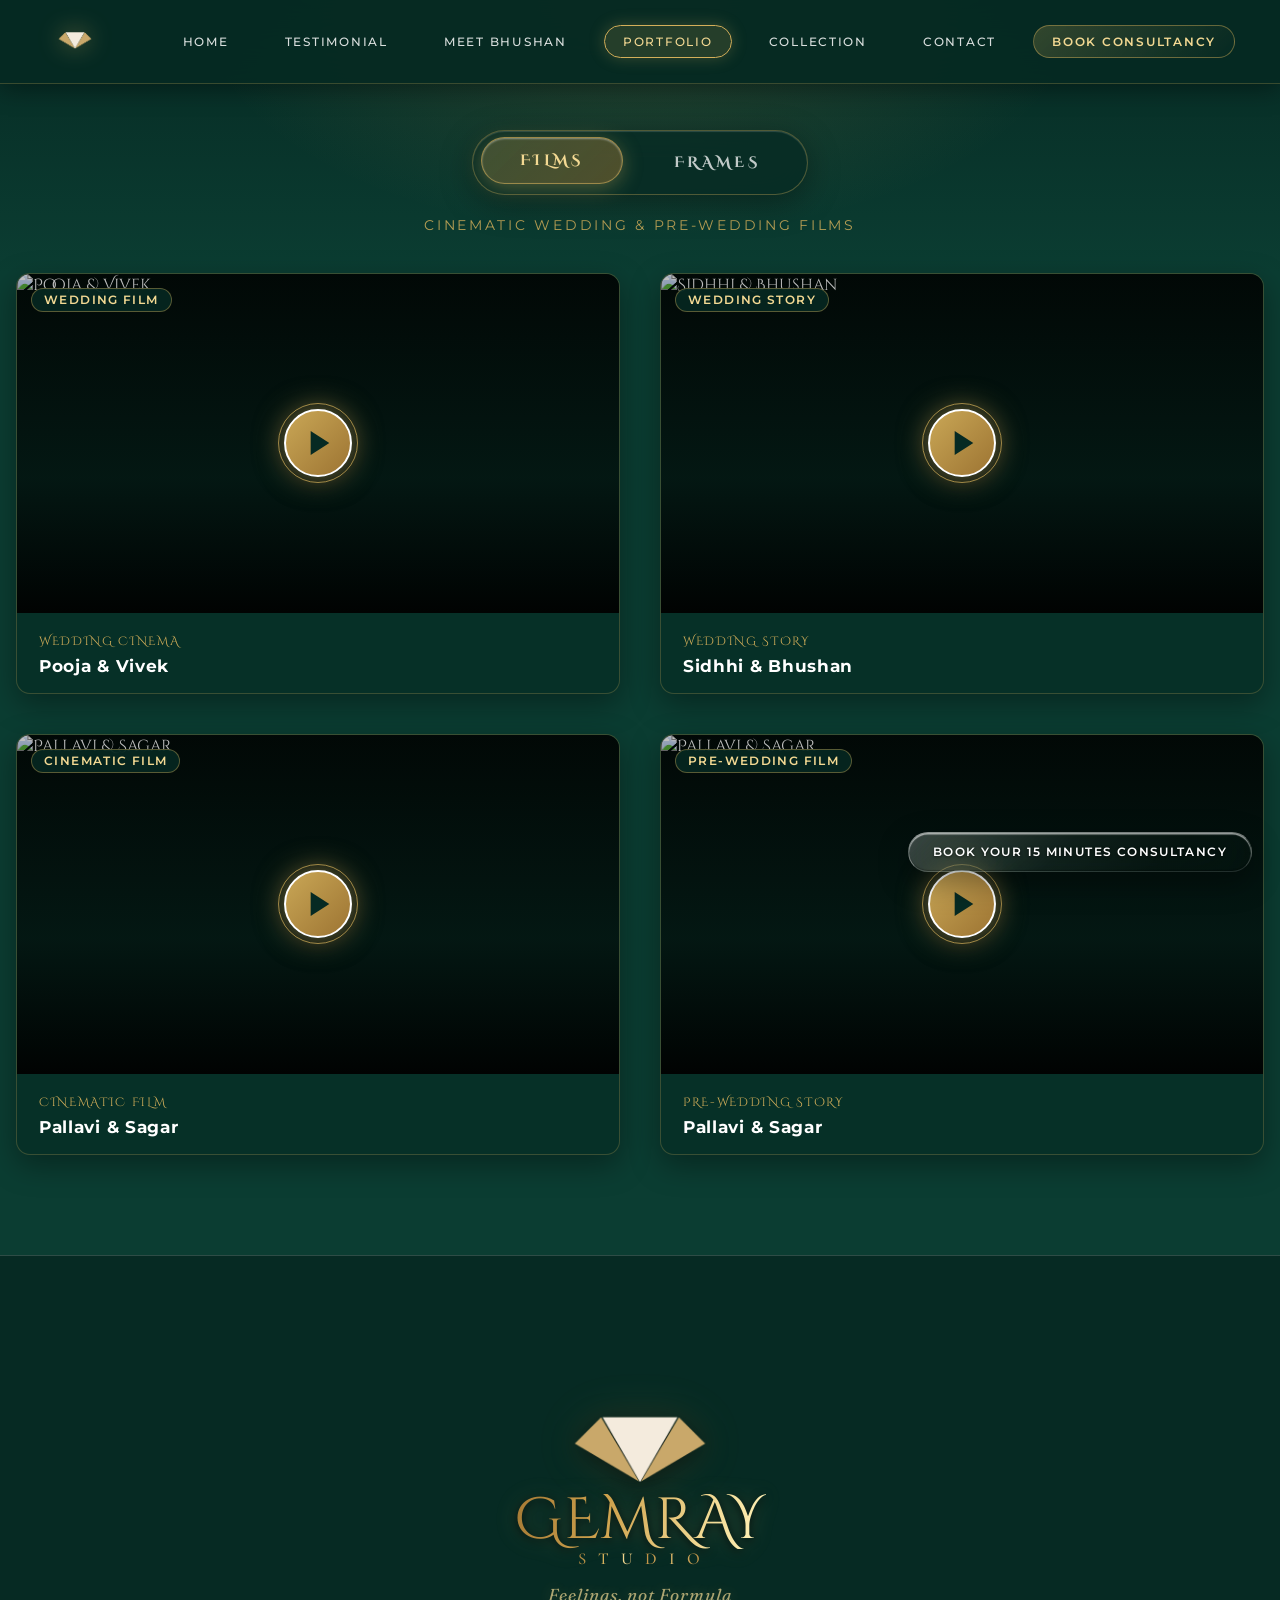
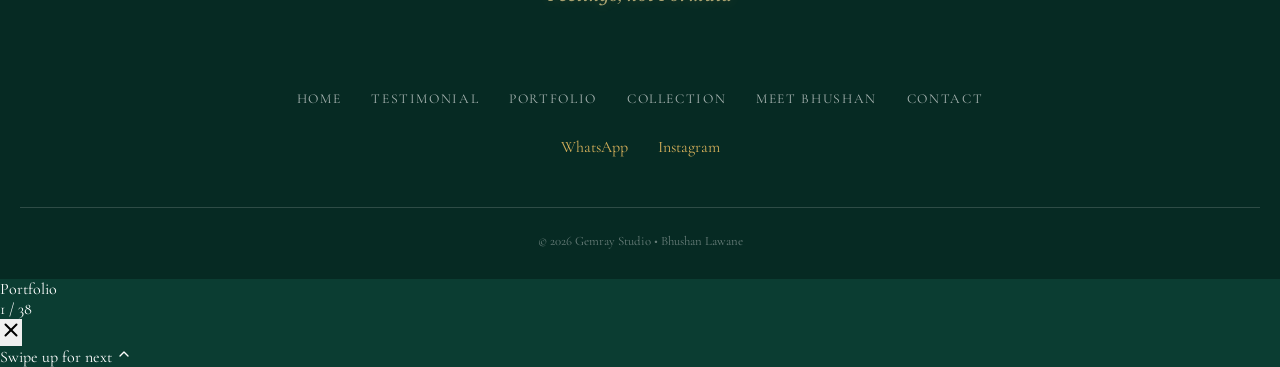
==== portfolio.html @ fb8daa16 "Update film title typography and couple name Co-authored-by: Copilot <223556219+Copilot@users.norepl" ====
<!DOCTYPE html>
<html lang="en">

<head>
    <meta charset="UTF-8">
    <meta name="viewport" content="width=device-width, initial-scale=1.0, viewport-fit=cover">
    <title>Wedding & Pre-Wedding Photography Portfolio | Gemray Studio</title>
    <meta name="description" content="Explore Gemray Studio's portfolio of luxury wedding photography, candid pre-wedding portraits, and cinematic wedding films by Bhushan Lawane in Maharashtra & worldwide.">
    <meta name="keywords" content="wedding photography portfolio, pre-wedding photoshoot gallery, wedding cinematic videos, candid wedding photos, Gemray Studio, Bhushan Lawane, Jalgaon, Maharashtra">
    <meta name="author" content="Bhushan Lawane, Gemray Studio">
    <meta name="robots" content="index, follow, max-image-preview:large, max-snippet:-1, max-video-preview:-1">
    <meta name="theme-color" content="#062a23">

    <!-- Canonical URL -->
    <link rel="canonical" href="https://www.gemraystudio.com/portfolio.html">

    <!-- Favicon -->
    <link rel="icon" type="image/jpeg" href="photos/favicon.jpeg">
    <link rel="apple-touch-icon" href="photos/favicon.jpeg">

    <!-- Open Graph / Facebook / WhatsApp -->
    <meta property="og:type" content="website">
    <meta property="og:url" content="https://www.gemraystudio.com/portfolio.html">
    <meta property="og:title" content="Wedding & Pre-Wedding Photography Portfolio | Gemray Studio">
    <meta property="og:description" content="Explore real moments, candid wedding celebrations, and artistic pre-wedding cinematography by Gemray Studio.">
    <meta property="og:image" content="https://www.gemraystudio.com/photos/logo.png">
    <meta property="og:site_name" content="Gemray Studio">
    <meta property="og:locale" content="en_IN">

    <!-- Twitter / X Card -->
    <meta name="twitter:card" content="summary_large_image">
    <meta name="twitter:url" content="https://www.gemraystudio.com/portfolio.html">
    <meta name="twitter:title" content="Wedding & Pre-Wedding Photography Portfolio | Gemray Studio">
    <meta name="twitter:description" content="Explore real moments, candid wedding celebrations, and artistic pre-wedding cinematography by Gemray Studio.">
    <meta name="twitter:image" content="https://www.gemraystudio.com/photos/logo.png">

    <!-- Structured Data: BreadcrumbList & CollectionPage Schema -->
    <script type="application/ld+json">
    {
      "@context": "https://schema.org",
      "@graph": [
        {
          "@type": "CollectionPage",
          "name": "Gemray Studio Wedding & Pre-Wedding Portfolio",
          "description": "Curated collection of wedding photography, candid moments, pre-wedding romance, and cinematic films by Bhushan Lawane.",
          "url": "https://www.gemraystudio.com/portfolio.html",
          "isPartOf": {
            "@type": "WebSite",
            "name": "Gemray Studio",
            "url": "https://www.gemraystudio.com/"
          },
          "breadcrumb": {
            "@type": "BreadcrumbList",
            "itemListElement": [
              {
                "@type": "ListItem",
                "position": 1,
                "name": "Home",
                "item": "https://www.gemraystudio.com/"
              },
              {
                "@type": "ListItem",
                "position": 2,
                "name": "Portfolio",
                "item": "https://www.gemraystudio.com/portfolio.html"
              }
            ]
          }
        },
        {
          "@type": "VideoObject",
          "name": "Pooja & Vivek",
          "description": "Artful wedding cinematography and timeless memories filmed by Gemray Studio.",
          "thumbnailUrl": "https://img.youtube.com/vi/27GvMIU-ggw/maxresdefault.jpg",
          "uploadDate": "2026-01-10T08:00:00+05:30",
          "embedUrl": "https://www.youtube-nocookie.com/embed/27GvMIU-ggw",
          "inLanguage": "en"
        },
        {
          "@type": "VideoObject",
          "name": "Sidhhi & Bhushan - Wedding Highlight",
          "description": "Pre-wedding romantic moments and candid emotions of Sidhhi and Bhushan by Gemray Studio.",
          "thumbnailUrl": "https://img.youtube.com/vi/tW82JeeTcbQ/maxresdefault.jpg",
          "uploadDate": "2026-01-20T08:00:00+05:30",
          "embedUrl": "https://www.youtube-nocookie.com/embed/tW82JeeTcbQ",
          "inLanguage": "en"
        },
        {
          "@type": "VideoObject",
          "name": "Pallavi & Sagar - Wedding Story",
          "description": "Cinematic wedding ceremony highlights of Pallavi and Sagar by Gemray Studio.",
          "thumbnailUrl": "https://img.youtube.com/vi/YMGI_TckZRE/maxresdefault.jpg",
          "uploadDate": "2026-01-25T08:00:00+05:30",
          "embedUrl": "https://www.youtube-nocookie.com/embed/YMGI_TckZRE",
          "inLanguage": "en"
        },
        {
          "@type": "VideoObject",
          "name": "Pallavi & Sagar",
          "description": "Traditional and modern pre-wedding moments directed by Gemray Studio.",
          "thumbnailUrl": "https://img.youtube.com/vi/itVlkgsShzA/maxresdefault.jpg",
          "uploadDate": "2026-01-28T08:00:00+05:30",
          "embedUrl": "https://www.youtube-nocookie.com/embed/itVlkgsShzA",
          "inLanguage": "en"
        }
      ]
    }
    </script>

    <!-- Google Fonts -->
    <link rel="preconnect" href="https://fonts.googleapis.com">
    <link rel="preconnect" href="https://fonts.gstatic.com" crossorigin>
    <link href="https://fonts.googleapis.com/css2?family=Cinzel+Decorative:wght@400;700;900&family=Cormorant+Garamond:ital,wght@0,300;0,400;0,500;0,600;1,300;1,400;1,500&family=Fraunces:ital,opsz,wght@0,9..144,300;0,9..144,400;0,9..144,500;1,9..144,300;1,9..144,400;1,9..144,500&family=Montserrat:ital,wght@0,300;0,400;0,500;1,300;1,400&family=Playfair+Display:ital,wght@0,400;0,500;0,600;1,400;1,500&display=swap" rel="stylesheet">

    <!-- External CSS -->
    <link rel="stylesheet" href="style.css?v=3.2">
    
    <style>
        /* =====================================================
           PORTFOLIO PAGE DEDICATED STYLES
           ===================================================== */
        
        /* 1. TOP NAVIGATION BAR (EMERALD & GOLD) */
        .portfolio-nav {
            position: fixed;
            top: 0;
            left: 0;
            right: 0;
            height: 84px;
            z-index: 1000;
            display: flex;
            align-items: center;
            justify-content: space-between;
            padding: 0 clamp(16px, 3.5vw, 50px);
            background: rgba(6, 42, 35, 0.94);
            backdrop-filter: blur(20px);
            -webkit-backdrop-filter: blur(20px);
            border-bottom: 1px solid rgba(212, 175, 90, 0.25);
            box-shadow: 0 4px 24px rgba(0, 0, 0, 0.4);
            transition: background 0.35s ease, border-color 0.35s ease, box-shadow 0.35s ease;
        }

        .portfolio-nav-logo {
            display: inline-flex;
            align-items: center;
            justify-content: center;
            text-decoration: none;
            z-index: 1002;
            flex-shrink: 0;
            -webkit-tap-highlight-color: transparent;
            transition: transform 0.3s ease;
        }

        .portfolio-nav-logo:hover {
            transform: scale(1.05);
        }

        .portfolio-nav-logo img {
            height: clamp(44px, 5vw, 60px);
            width: auto;
            max-height: 60px;
            object-fit: contain;
            filter: drop-shadow(0 0 12px rgba(212, 175, 90, 0.45));
            transition: filter 0.3s ease, transform 0.3s ease;
        }

        .portfolio-nav-logo:hover img {
            filter: drop-shadow(0 0 18px rgba(212, 175, 90, 0.75));
        }

        /* Nav Links */
        .portfolio-nav-links {
            display: flex;
            align-items: center;
            gap: clamp(8px, 1.6vw, 18px);
        }

        .portfolio-nav-links a {
            position: relative;
            color: rgba(255, 255, 255, 0.85);
            font-family: "Montserrat", sans-serif;
            font-size: 0.78rem;
            font-weight: 500;
            letter-spacing: 0.14em;
            text-transform: uppercase;
            text-decoration: none;
            padding: 8px 18px;
            border-radius: 999px;
            border: 1px solid transparent;
            white-space: nowrap;
            transition: all 0.3s cubic-bezier(0.16, 1, 0.3, 1);
        }

        .portfolio-nav-links a:hover {
            color: var(--gold-light);
            background: rgba(212, 175, 90, 0.1);
            border-color: rgba(212, 175, 90, 0.3);
            transform: translateY(-1px);
        }

        .portfolio-nav-links a.active {
            color: var(--gold-light);
            background: rgba(212, 175, 90, 0.15);
            border-color: var(--gold);
            box-shadow: 0 0 16px rgba(212, 175, 90, 0.25);
        }

        .portfolio-nav-links a.portfolio-nav-wa-pill {
            background: linear-gradient(135deg, rgba(212, 175, 90, 0.22) 0%, rgba(6, 42, 35, 0.85) 100%);
            border: 1px solid rgba(212, 175, 90, 0.45);
            color: var(--gold-light);
            font-weight: 600;
        }

        .portfolio-nav-links a.portfolio-nav-wa-pill:hover {
            background: linear-gradient(135deg, rgba(212, 175, 90, 0.35) 0%, rgba(6, 42, 35, 0.95) 100%);
            border-color: var(--gold);
            color: #ffffff;
        }

        /* 2. HERO & MODE TOGGLE */
        .portfolio-hero {
            padding: 130px 20px 40px;
            text-align: center;
            background: linear-gradient(180deg, var(--green-dark) 0%, var(--green) 100%);
            position: relative;
            overflow: hidden;
        }

        .portfolio-hero::before {
            content: "";
            position: absolute;
            top: 0;
            left: 50%;
            transform: translateX(-50%);
            width: min(900px, 100%);
            height: 240px;
            background: radial-gradient(ellipse at top, rgba(212, 175, 90, 0.16) 0%, transparent 70%);
            pointer-events: none;
        }

        .portfolio-mode-toggle {
            display: inline-flex;
            align-items: center;
            justify-content: center;
            gap: 12px;
            background: rgba(6, 42, 35, 0.75);
            padding: 8px;
            border-radius: 999px;
            border: 1px solid rgba(212, 175, 90, 0.35);
            box-shadow: 0 8px 32px rgba(0, 0, 0, 0.35), inset 0 1px 1px rgba(255, 255, 255, 0.15);
            backdrop-filter: blur(20px);
            -webkit-backdrop-filter: blur(20px);
            margin: 0 auto;
            position: relative;
            z-index: 5;
        }

        .portfolio-mode-btn {
            position: relative;
            display: inline-flex;
            align-items: center;
            justify-content: center;
            padding: 12px 38px;
            border-radius: 999px;
            border: 1px solid transparent;
            background: transparent;
            color: rgba(255, 255, 255, 0.75);
            font-family: "Cinzel Decorative", serif;
            font-size: 0.95rem;
            font-weight: 700;
            letter-spacing: 0.22em;
            text-transform: uppercase;
            cursor: pointer;
            transition: all 0.35s cubic-bezier(0.16, 1, 0.3, 1);
            user-select: none;
            -webkit-tap-highlight-color: transparent;
        }

        .portfolio-mode-btn:hover {
            color: #ffffff;
            transform: translateY(-1px);
        }

        .portfolio-mode-btn.active {
            color: var(--gold-light);
            background: linear-gradient(135deg, rgba(212, 175, 90, 0.28) 0%, rgba(165, 121, 52, 0.45) 100%);
            border-color: rgba(212, 175, 90, 0.6);
            box-shadow: 0 4px 20px rgba(212, 175, 90, 0.35), inset 0 1px 2px rgba(255, 255, 255, 0.4);
            transform: translateY(-2px);
        }

        .portfolio-hero-subtitle {
            margin-top: 22px;
            font-family: "Montserrat", sans-serif;
            font-size: 0.85rem;
            letter-spacing: 0.2em;
            text-transform: uppercase;
            color: rgba(212, 175, 90, 0.85);
            font-weight: 400;
        }

        /* 3. CONTENT AREA & FILMS VIEW */
        .portfolio-content-area {
            width: min(calc(100% - 32px), 1400px);
            margin: 0 auto clamp(60px, 8vw, 100px);
            min-height: 400px;
        }

        .portfolio-view {
            width: 100%;
            transition: opacity 0.35s ease, transform 0.35s ease;
        }

        .films-grid {
            display: grid;
            grid-template-columns: repeat(2, 1fr);
            gap: clamp(24px, 3.5vw, 40px);
            width: 100%;
        }

        .films-view,
        .films-view button,
        .films-view .film-tag,
        .films-view .film-quality-badge,
        .films-view .film-now-playing-tag,
        .films-view .film-control-label {
            font-family: "Cinzel Decorative", serif;
        }

        .films-view .film-title {
            font-family: "Montserrat", sans-serif;
        }

        .film-card {
            background: rgba(6, 42, 35, 0.65);
            border: 1px solid rgba(212, 175, 90, 0.25);
            border-radius: 14px;
            overflow: hidden;
            box-shadow: 0 10px 30px rgba(0, 0, 0, 0.35);
            display: flex;
            flex-direction: column;
            transition: transform 0.4s cubic-bezier(0.16, 1, 0.3, 1), border-color 0.4s ease, box-shadow 0.4s ease;
        }

        .film-card:hover {
            transform: translateY(-4px);
            border-color: rgba(212, 175, 90, 0.6);
            box-shadow: 0 16px 40px rgba(0, 0, 0, 0.5), 0 0 24px rgba(212, 175, 90, 0.2);
        }

        .film-player-container {
            position: relative;
            width: 100%;
            aspect-ratio: 16 / 9;
            background: #020b08;
            overflow: hidden;
        }

        .film-poster-wrapper {
            position: absolute;
            inset: 0;
            z-index: 2;
            cursor: pointer;
            transition: opacity 0.35s ease;
        }

        .film-card.is-playing .film-poster-wrapper {
            opacity: 0;
            pointer-events: none;
        }

        .film-poster {
            width: 100%;
            height: 100%;
            object-fit: cover;
            display: block;
            transition: transform 0.7s cubic-bezier(0.16, 1, 0.3, 1);
        }

        .film-card:hover .film-poster {
            transform: scale(1.04);
        }

        .film-poster-overlay {
            position: absolute;
            inset: 0;
            background: linear-gradient(180deg, rgba(0, 0, 0, 0.25) 0%, rgba(6, 42, 35, 0.4) 60%, rgba(0, 0, 0, 0.75) 100%);
        }

        .film-badge {
            position: absolute;
            top: 14px;
            left: 14px;
            z-index: 3;
            background: rgba(6, 42, 35, 0.85);
            border: 1px solid rgba(212, 175, 90, 0.4);
            border-radius: 999px;
            padding: 4px 12px;
            color: var(--gold-light);
            font-family: "Montserrat", sans-serif;
            font-size: 0.72rem;
            font-weight: 600;
            letter-spacing: 0.12em;
            text-transform: uppercase;
            backdrop-filter: blur(8px);
        }

        .film-play-trigger {
            position: absolute;
            top: 50%;
            left: 50%;
            transform: translate(-50%, -50%);
            z-index: 4;
            width: 68px;
            height: 68px;
            border-radius: 50%;
            background: linear-gradient(135deg, rgba(212, 175, 90, 0.95) 0%, rgba(165, 121, 52, 0.95) 100%);
            border: 2px solid #ffffff;
            color: #062a23;
            display: flex;
            align-items: center;
            justify-content: center;
            cursor: pointer;
            box-shadow: 0 0 30px rgba(212, 175, 90, 0.6), 0 8px 24px rgba(0, 0, 0, 0.5);
            transition: transform 0.35s cubic-bezier(0.16, 1, 0.3, 1), box-shadow 0.35s ease;
            -webkit-tap-highlight-color: transparent;
        }

        .film-play-trigger svg {
            margin-left: 4px;
        }

        .film-play-trigger:hover {
            transform: translate(-50%, -50%) scale(1.12);
            box-shadow: 0 0 45px rgba(212, 175, 90, 0.85), 0 10px 30px rgba(0, 0, 0, 0.6);
        }

        .play-pulse {
            position: absolute;
            inset: -8px;
            border-radius: 50%;
            border: 1px solid rgba(212, 175, 90, 0.7);
            animation: playPulseAnim 2.2s infinite ease-out;
            pointer-events: none;
        }

        @keyframes playPulseAnim {
            0% { transform: scale(0.9); opacity: 0.9; }
            100% { transform: scale(1.4); opacity: 0; }
        }

        .film-iframe-slot {
            position: absolute;
            inset: 0;
            width: 100%;
            height: 100%;
            z-index: 1;
        }

        .film-iframe-slot iframe {
            width: 100%;
            height: 100%;
            border: none;
            display: block;
        }

        .film-info {
            padding: 20px 22px 16px;
            display: flex;
            flex-direction: column;
            gap: 6px;
        }

        .film-meta {
            display: flex;
            align-items: center;
            justify-content: space-between;
            gap: 12px;
        }

        .film-tag {
            color: var(--gold);
            font-family: "Montserrat", sans-serif;
            font-size: 0.75rem;
            font-weight: 500;
            letter-spacing: 0.14em;
            text-transform: uppercase;
        }

        .film-quality-badge {
            background: rgba(212, 175, 90, 0.15);
            border: 1px solid rgba(212, 175, 90, 0.35);
            border-radius: 4px;
            padding: 2px 7px;
            font-family: "Montserrat", sans-serif;
            font-size: 0.68rem;
            font-weight: 600;
            color: var(--gold-light);
            letter-spacing: 0.08em;
        }

        .film-title {
            color: #ffffff;
            font-family: "Cinzel Decorative", serif;
            font-size: clamp(1rem, 1.35vw, 1.25rem);
            font-weight: 700;
            line-height: 1.3;
            letter-spacing: 0.04em;
            margin: 0;
        }

        /* Custom playback controls bar */
        .film-now-playing-tag {
            color: var(--gold-light);
            font-family: "Cinzel Decorative", serif;
            font-size: 0.78rem;
            letter-spacing: 0.16em;
            font-weight: 700;
        }

        .film-custom-controls {
            background: rgba(4, 25, 21, 0.95);
            border-top: 1px solid rgba(212, 175, 90, 0.25);
            padding: 10px 16px 12px;
            display: flex;
            flex-direction: column;
            gap: 8px;
            animation: fadeInControls 0.3s ease;
        }

        @keyframes fadeInControls {
            from { opacity: 0; transform: translateY(6px); }
            to { opacity: 1; transform: translateY(0); }
        }

        .film-progress-row {
            width: 100%;
        }

        .film-seek-bar {
            width: 100%;
            height: 5px;
            -webkit-appearance: none;
            appearance: none;
            background: rgba(255, 255, 255, 0.15);
            border-radius: 3px;
            outline: none;
            cursor: pointer;
            transition: background 0.2s ease;
        }

        .film-seek-bar::-webkit-slider-thumb {
            -webkit-appearance: none;
            appearance: none;
            width: 14px;
            height: 14px;
            border-radius: 50%;
            background: var(--gold-light);
            box-shadow: 0 0 10px var(--gold);
            cursor: pointer;
            border: 2px solid #062a23;
        }

        .film-seek-bar::-moz-range-thumb {
            width: 14px;
            height: 14px;
            border-radius: 50%;
            background: var(--gold-light);
            box-shadow: 0 0 10px var(--gold);
            cursor: pointer;
            border: 2px solid #062a23;
        }

        .film-buttons-row {
            display: flex;
            align-items: center;
            justify-content: space-between;
            gap: 10px;
        }

        .film-btn-group-left,
        .film-btn-group-right {
            display: flex;
            align-items: center;
            gap: 8px;
        }

        .film-ctrl-btn {
            background: rgba(6, 42, 35, 0.85);
            border: 1px solid rgba(212, 175, 90, 0.3);
            border-radius: 6px;
            color: var(--gold-light);
            padding: 6px 10px;
            display: inline-flex;
            align-items: center;
            justify-content: center;
            gap: 4px;
            cursor: pointer;
            font-size: 0.72rem;
            font-family: "Montserrat", sans-serif;
            font-weight: 600;
            transition: all 0.25s ease;
            -webkit-tap-highlight-color: transparent;
        }

        .film-ctrl-btn:hover {
            background: rgba(212, 175, 90, 0.25);
            border-color: var(--gold);
            color: #ffffff;
        }

        .film-ctrl-btn svg {
            flex-shrink: 0;
        }

        .seek-label {
            font-size: 0.68rem;
            font-weight: 600;
            color: var(--gold-light);
        }

        .film-time-text {
            color: rgba(255, 255, 255, 0.75);
            font-family: "Montserrat", sans-serif;
            font-size: 0.74rem;
            letter-spacing: 0.05em;
            margin-left: 6px;
        }

        /* 4. FRAMES PINTEREST MASONRY GALLERY */
        .frames-masonry-grid {
            column-count: 4;
            column-gap: 20px;
            width: 100%;
        }

        @media (max-width: 1200px) {
            .frames-masonry-grid {
                column-count: 3;
                column-gap: 16px;
            }
        }

        @media (max-width: 768px) {
            .frames-masonry-grid {
                column-count: 2;
                column-gap: 10px;
            }
        }

        .frame-card {
            break-inside: avoid;
            margin-bottom: 20px;
            position: relative;
            border-radius: 8px;
            overflow: hidden;
            background: #041c16;
            border: 1px solid rgba(212, 175, 90, 0.22);
            box-shadow: 0 6px 20px rgba(0, 0, 0, 0.35);
            cursor: pointer;
            transition: transform 0.4s cubic-bezier(0.16, 1, 0.3, 1), border-color 0.4s ease, box-shadow 0.4s ease;
            -webkit-tap-highlight-color: transparent;
        }

        @media (max-width: 768px) {
            .frame-card {
                margin-bottom: 10px;
                border-radius: 6px;
            }
        }

        .frame-card:hover {
            transform: translateY(-4px);
            border-color: var(--gold);
            box-shadow: 0 12px 32px rgba(0, 0, 0, 0.5), 0 0 20px rgba(212, 175, 90, 0.25);
        }

        .frame-img {
            width: 100%;
            height: auto;
            display: block;
            transition: transform 0.7s cubic-bezier(0.16, 1, 0.3, 1);
        }

        .frame-card:hover .frame-img {
            transform: scale(1.04);
        }

        .frame-sheen {
            position: absolute;
            inset: 0;
            background: linear-gradient(180deg, transparent 60%, rgba(6, 42, 35, 0.65) 100%);
            opacity: 0.8;
            pointer-events: none;
            transition: opacity 0.35s ease;
        }

        .frame-card:hover .frame-sheen {
            opacity: 0.4;
        }

        .frame-view-badge {
            position: absolute;
            inset: 0;
            background: rgba(6, 42, 35, 0.55);
            backdrop-filter: blur(2px);
            -webkit-backdrop-filter: blur(2px);
            display: flex;
            align-items: center;
            justify-content: center;
            opacity: 0;
            pointer-events: none;
            transition: opacity 0.35s ease;
        }

        .frame-view-badge span {
            color: var(--gold-light);
            font-family: "Cinzel Decorative", serif;
            font-size: 0.85rem;
            letter-spacing: 0.25em;
            padding: 8px 18px;
            border: 1px solid rgba(212, 175, 90, 0.5);
            border-radius: 30px;
            background: rgba(6, 42, 35, 0.85);
            box-shadow: 0 4px 16px rgba(0, 0, 0, 0.4);
        }

        .frame-card:hover .frame-view-badge {
            opacity: 1;
        }

        /* 5. LIGHTBOX POSITION COUNTER & MODAL */
        .lightbox-counter {
            position: absolute;
            top: 25px;
            left: 50%;
            transform: translateX(-50%);
            z-index: 6;
            color: var(--gold-light);
            font-family: "Cinzel Decorative", serif;
            font-size: 0.88rem;
            letter-spacing: 0.16em;
            background: rgba(6, 42, 35, 0.85);
            padding: 6px 16px;
            border-radius: 20px;
            border: 1px solid rgba(212, 175, 90, 0.3);
            backdrop-filter: blur(8px);
            -webkit-backdrop-filter: blur(8px);
            pointer-events: none;
        }

        .lightbox-video {
            max-width: 100%;
            max-height: 100%;
            object-fit: contain;
            border-radius: 4px;
            box-shadow: 0 10px 40px rgba(0, 0, 0, 0.8);
        }

        /* 6. RESPONSIVE BREAKPOINTS */
        @media (max-width: 768px) {
            .films-grid {
                grid-template-columns: 1fr;
                gap: 24px;
            }

            .portfolio-mode-toggle {
                padding: 6px;
                gap: 8px;
            }

            .portfolio-mode-btn {
                padding: 10px 24px;
                font-size: 0.82rem;
                letter-spacing: 0.16em;
            }

            .film-title {
                font-size: 1.05rem;
            }

            .film-play-trigger {
                width: 58px;
                height: 58px;
            }

            .film-play-trigger svg {
                width: 26px;
                height: 26px;
            }

            .film-buttons-row {
                flex-wrap: wrap;
                gap: 8px;
            }

            .film-time-text {
                font-size: 0.70rem;
            }
        }

        @media (max-width: 400px) {
            .portfolio-nav {
                height: 62px;
                padding: 0 6px 0 10px;
                gap: 6px;
            }

            .portfolio-nav-logo img {
                height: 36px;
                max-height: 36px;
            }

            .portfolio-nav-links {
                gap: 5px;
                padding: 2px 4px;
            }

            .portfolio-nav-links a {
                padding: 5px 10px;
                font-size: 0.68rem;
                letter-spacing: 0.06em;
            }

            .portfolio-mode-btn {
                padding: 8px 18px;
                font-size: 0.74rem;
            }
        }
    </style>
</head>

<body>
    <div class="site-wrapper">
        <!-- TOP NAVIGATION BAR -->
        <nav class="portfolio-nav" aria-label="Main Navigation">
            <a href="index.html" class="portfolio-nav-logo" aria-label="Gemray Studio Home">
                <img src="photos/logo.png" alt="Gemray Studio Logo" width="200" height="60" loading="eager" decoding="async" fetchpriority="high">
            </a>

            <!-- Horizontally Swipeable Nav Pills on Mobile & Row on Desktop -->
            <div class="portfolio-nav-links" id="portfolioNavLinks">
                <a href="index.html">Home</a>
                <a href="index.html#stories">Testimonial</a>
                <a href="index.html#photographer">Meet Bhushan</a>
                <a href="portfolio.html" class="active">Portfolio</a>
                <a href="product.html">Collection</a>
                <a href="index.html#contact">Contact</a>
                <a href="https://api.whatsapp.com/send?phone=918956010406&text=Hello%20Bhushan%20%2F%20Gemray%20Studio%2C%20I%20would%20like%20to%20book%20a%2015%20minutes%20consultancy%20call%20regarding%20wedding%20photography%20services." class="portfolio-nav-wa-pill" target="_blank" rel="noopener noreferrer">
                    Book Consultancy
                </a>
            </div>
        </nav>

        <!-- PORTFOLIO MODE CONTROLS: FILMS & FRAMES -->
        <header class="portfolio-hero">
            <div class="portfolio-mode-toggle" role="tablist" aria-label="Portfolio Sections">
                <button class="portfolio-mode-btn active" id="tabFilmsBtn" data-tab="films" type="button" role="tab" aria-selected="true" aria-controls="filmsSection">
                    FILMS
                </button>
                <button class="portfolio-mode-btn" id="tabFramesBtn" data-tab="frames" type="button" role="tab" aria-selected="false" aria-controls="framesSection">
                    FRAMES
                </button>
            </div>
            <div class="portfolio-hero-subtitle">
                <span id="portfolioSubtitleText">Cinematic Wedding &amp; Pre-Wedding Films</span>
            </div>
        </header>

        <!-- PORTFOLIO CONTENT AREA -->
        <main class="portfolio-content-area" id="portfolioContentArea">

            <!-- SECTION A: FILMS (YOUTUBE WEDDING FILMS) -->
            <section id="filmsSection" class="portfolio-view films-view" aria-label="Wedding Films Portfolio">
                <div class="films-grid" id="filmsGrid">

                    <!-- FILM 1 -->
                    <article class="film-card" data-video-id="27GvMIU-ggw" data-title="Pooja &amp; Vivek">
                        <div class="film-player-container">
                            <div class="film-poster-wrapper">
                                <img src="https://img.youtube.com/vi/27GvMIU-ggw/maxresdefault.jpg" onerror="this.onerror=null;this.src='https://img.youtube.com/vi/27GvMIU-ggw/hqdefault.jpg';" alt="Pooja &amp; Vivek" class="film-poster" loading="eager" decoding="async">
                                <div class="film-poster-overlay"></div>
                                <div class="film-badge">Wedding Film</div>
                                <button class="film-play-trigger" type="button" aria-label="Play Pooja &amp; Vivek">
                                    <span class="play-pulse"></span>
                                    <svg viewBox="0 0 24 24" width="32" height="32" fill="currentColor">
                                        <polygon points="5 3 19 12 5 21 5 3"></polygon>
                                    </svg>
                                </button>
                            </div>
                            <div class="film-iframe-slot" id="yt-slot-27GvMIU-ggw"></div>
                        </div>
                        <div class="film-info">
                            <div class="film-meta">
                                <span class="film-tag">Wedding Cinema</span>
                            </div>
                            <h3 class="film-title">Pooja &amp; Vivek</h3>
                        </div>
                        <div class="film-custom-controls" style="display:none;" aria-label="Playback controls">
                            <div class="film-buttons-row">
                                <div class="film-btn-group-left">
                                    <span class="film-now-playing-tag">✦ NOW PLAYING</span>
                                </div>
                                <div class="film-btn-group-right">
                                    <button class="film-ctrl-btn film-fullscreen-btn" type="button" aria-label="Toggle Fullscreen">
                                        <svg viewBox="0 0 24 24" width="16" height="16" fill="none" stroke="currentColor" stroke-width="2"><path d="M8 3H5a2 2 0 0 0-2 2v3m18 0V5a2 2 0 0 0-2-2h-3m0 18h3a2 2 0 0 0 2-2v-3M3 16v3a2 2 0 0 0 2 2h3"/></svg>
                                        <span class="seek-label">Fullscreen</span>
                                    </button>
                                    <button class="film-ctrl-btn film-close-btn" type="button" aria-label="Close video player">
                                        <svg viewBox="0 0 24 24" width="16" height="16" fill="none" stroke="currentColor" stroke-width="2.5"><line x1="18" y1="6" x2="6" y2="18"/><line x1="6" y1="6" x2="18" y2="18"/></svg>
                                        <span class="seek-label">Close Film</span>
                                    </button>
                                </div>
                            </div>
                        </div>
                    </article>

                    <!-- FILM 2 -->
                    <article class="film-card" data-video-id="tW82JeeTcbQ" data-title="Sidhhi &amp; Bhushan">
                        <div class="film-player-container">
                            <div class="film-poster-wrapper">
                                <img src="https://img.youtube.com/vi/tW82JeeTcbQ/maxresdefault.jpg" onerror="this.onerror=null;this.src='https://img.youtube.com/vi/tW82JeeTcbQ/hqdefault.jpg';" alt="Sidhhi &amp; Bhushan" class="film-poster" loading="eager" decoding="async">
                                <div class="film-poster-overlay"></div>
                                <div class="film-badge">Wedding Story</div>
                                <button class="film-play-trigger" type="button" aria-label="Play Sidhhi &amp; Bhushan">
                                    <span class="play-pulse"></span>
                                    <svg viewBox="0 0 24 24" width="32" height="32" fill="currentColor">
                                        <polygon points="5 3 19 12 5 21 5 3"></polygon>
                                    </svg>
                                </button>
                            </div>
                            <div class="film-iframe-slot" id="yt-slot-tW82JeeTcbQ"></div>
                        </div>
                        <div class="film-info">
                            <div class="film-meta">
                                <span class="film-tag">Wedding Story</span>
                            </div>
                            <h3 class="film-title">Sidhhi &amp; Bhushan</h3>
                        </div>
                        <div class="film-custom-controls" style="display:none;" aria-label="Playback controls">
                            <div class="film-buttons-row">
                                <div class="film-btn-group-left">
                                    <span class="film-now-playing-tag">✦ NOW PLAYING</span>
                                </div>
                                <div class="film-btn-group-right">
                                    <button class="film-ctrl-btn film-fullscreen-btn" type="button" aria-label="Toggle Fullscreen">
                                        <svg viewBox="0 0 24 24" width="16" height="16" fill="none" stroke="currentColor" stroke-width="2"><path d="M8 3H5a2 2 0 0 0-2 2v3m18 0V5a2 2 0 0 0-2-2h-3m0 18h3a2 2 0 0 0 2-2v-3M3 16v3a2 2 0 0 0 2 2h3"/></svg>
                                        <span class="seek-label">Fullscreen</span>
                                    </button>
                                    <button class="film-ctrl-btn film-close-btn" type="button" aria-label="Close video player">
                                        <svg viewBox="0 0 24 24" width="16" height="16" fill="none" stroke="currentColor" stroke-width="2.5"><line x1="18" y1="6" x2="6" y2="18"/><line x1="6" y1="6" x2="18" y2="18"/></svg>
                                        <span class="seek-label">Close Film</span>
                                    </button>
                                </div>
                            </div>
                        </div>
                    </article>

                    <!-- FILM 3 -->
                    <article class="film-card" data-video-id="YMGI_TckZRE" data-title="Pallavi &amp; Sagar">
                        <div class="film-player-container">
                            <div class="film-poster-wrapper">
                                <img src="https://img.youtube.com/vi/YMGI_TckZRE/maxresdefault.jpg" onerror="this.onerror=null;this.src='https://img.youtube.com/vi/YMGI_TckZRE/hqdefault.jpg';" alt="Pallavi &amp; Sagar" class="film-poster" loading="lazy" decoding="async">
                                <div class="film-poster-overlay"></div>
                                <div class="film-badge">Cinematic Film</div>
                                <button class="film-play-trigger" type="button" aria-label="Play Pallavi &amp; Sagar">
                                    <span class="play-pulse"></span>
                                    <svg viewBox="0 0 24 24" width="32" height="32" fill="currentColor">
                                        <polygon points="5 3 19 12 5 21 5 3"></polygon>
                                    </svg>
                                </button>
                            </div>
                            <div class="film-iframe-slot" id="yt-slot-YMGI_TckZRE"></div>
                        </div>
                        <div class="film-info">
                            <div class="film-meta">
                                <span class="film-tag">Cinematic Film</span>
                            </div>
                            <h3 class="film-title">Pallavi &amp; Sagar</h3>
                        </div>
                        <div class="film-custom-controls" style="display:none;" aria-label="Playback controls">
                            <div class="film-buttons-row">
                                <div class="film-btn-group-left">
                                    <span class="film-now-playing-tag">✦ NOW PLAYING</span>
                                </div>
                                <div class="film-btn-group-right">
                                    <button class="film-ctrl-btn film-fullscreen-btn" type="button" aria-label="Toggle Fullscreen">
                                        <svg viewBox="0 0 24 24" width="16" height="16" fill="none" stroke="currentColor" stroke-width="2"><path d="M8 3H5a2 2 0 0 0-2 2v3m18 0V5a2 2 0 0 0-2-2h-3m0 18h3a2 2 0 0 0 2-2v-3M3 16v3a2 2 0 0 0 2 2h3"/></svg>
                                        <span class="seek-label">Fullscreen</span>
                                    </button>
                                    <button class="film-ctrl-btn film-close-btn" type="button" aria-label="Close video player">
                                        <svg viewBox="0 0 24 24" width="16" height="16" fill="none" stroke="currentColor" stroke-width="2.5"><line x1="18" y1="6" x2="6" y2="18"/><line x1="6" y1="6" x2="18" y2="18"/></svg>
                                        <span class="seek-label">Close Film</span>
                                    </button>
                                </div>
                            </div>
                        </div>
                    </article>

                    <!-- FILM 4 -->
                    <article class="film-card" data-video-id="itVlkgsShzA" data-title="Pallavi &amp; Sagar">
                        <div class="film-player-container">
                            <div class="film-poster-wrapper">
                                <img src="https://img.youtube.com/vi/itVlkgsShzA/maxresdefault.jpg" onerror="this.onerror=null;this.src='https://img.youtube.com/vi/itVlkgsShzA/hqdefault.jpg';" alt="Pallavi &amp; Sagar" class="film-poster" loading="lazy" decoding="async">
                                <div class="film-poster-overlay"></div>
                                <div class="film-badge">Pre-Wedding Film</div>
                                <button class="film-play-trigger" type="button" aria-label="Play Pallavi &amp; Sagar">
                                    <span class="play-pulse"></span>
                                    <svg viewBox="0 0 24 24" width="32" height="32" fill="currentColor">
                                        <polygon points="5 3 19 12 5 21 5 3"></polygon>
                                    </svg>
                                </button>
                            </div>
                            <div class="film-iframe-slot" id="yt-slot-itVlkgsShzA"></div>
                        </div>
                        <div class="film-info">
                            <div class="film-meta">
                                <span class="film-tag">Pre-Wedding Story</span>
                            </div>
                            <h3 class="film-title">Pallavi &amp; Sagar</h3>
                        </div>
                        <div class="film-custom-controls" style="display:none;" aria-label="Playback controls">
                            <div class="film-buttons-row">
                                <div class="film-btn-group-left">
                                    <span class="film-now-playing-tag">✦ NOW PLAYING</span>
                                </div>
                                <div class="film-btn-group-right">
                                    <button class="film-ctrl-btn film-fullscreen-btn" type="button" aria-label="Toggle Fullscreen">
                                        <svg viewBox="0 0 24 24" width="16" height="16" fill="none" stroke="currentColor" stroke-width="2"><path d="M8 3H5a2 2 0 0 0-2 2v3m18 0V5a2 2 0 0 0-2-2h-3m0 18h3a2 2 0 0 0 2-2v-3M3 16v3a2 2 0 0 0 2 2h3"/></svg>
                                        <span class="seek-label">Fullscreen</span>
                                    </button>
                                    <button class="film-ctrl-btn film-close-btn" type="button" aria-label="Close video player">
                                        <svg viewBox="0 0 24 24" width="16" height="16" fill="none" stroke="currentColor" stroke-width="2.5"><line x1="18" y1="6" x2="6" y2="18"/><line x1="6" y1="6" x2="18" y2="18"/></svg>
                                        <span class="seek-label">Close Film</span>
                                    </button>
                                </div>
                            </div>
                        </div>
                    </article>

                </div>
            </section>

            <!-- SECTION B: FRAMES (PINTEREST MASONRY PHOTO GALLERY) -->
            <section id="framesSection" class="portfolio-view frames-view" style="display: none;" aria-label="Photography Frames Portfolio">
                <div class="frames-masonry-grid" id="framesMasonryGrid">
            <article class="frame-card" data-index="0" tabindex="0" role="button" aria-label="View photograph 1: 07SL0260">
                <img src="media/New Website Content/Photo gallary/07SL0260.jpg" alt="07SL0260 - Gemray Studio Photography" loading="eager" decoding="async" class="frame-img">
                <div class="frame-sheen"></div>
                <div class="frame-view-badge"><span>VIEW</span></div>
            </article>
            <article class="frame-card" data-index="1" tabindex="0" role="button" aria-label="View photograph 2: 07SL0363">
                <img src="media/New Website Content/Photo gallary/07SL0363.jpg" alt="07SL0363 - Gemray Studio Photography" loading="eager" decoding="async" class="frame-img">
                <div class="frame-sheen"></div>
                <div class="frame-view-badge"><span>VIEW</span></div>
            </article>
            <article class="frame-card" data-index="2" tabindex="0" role="button" aria-label="View photograph 3: 07SL0433">
                <img src="media/New Website Content/Photo gallary/07SL0433.jpg" alt="07SL0433 - Gemray Studio Photography" loading="eager" decoding="async" class="frame-img">
                <div class="frame-sheen"></div>
                <div class="frame-view-badge"><span>VIEW</span></div>
            </article>
            <article class="frame-card" data-index="3" tabindex="0" role="button" aria-label="View photograph 4: 07SL0451">
                <img src="media/New Website Content/Photo gallary/07SL0451.jpg" alt="07SL0451 - Gemray Studio Photography" loading="eager" decoding="async" class="frame-img">
                <div class="frame-sheen"></div>
                <div class="frame-view-badge"><span>VIEW</span></div>
            </article>
            <article class="frame-card" data-index="4" tabindex="0" role="button" aria-label="View photograph 5: 07SL0960">
                <img src="media/New Website Content/Photo gallary/07SL0960.jpg" alt="07SL0960 - Gemray Studio Photography" loading="eager" decoding="async" class="frame-img">
                <div class="frame-sheen"></div>
                <div class="frame-view-badge"><span>VIEW</span></div>
            </article>
            <article class="frame-card" data-index="5" tabindex="0" role="button" aria-label="View photograph 6: Bhushan Pre wedding photo 006">
                <img src="media/New Website Content/Photo gallary/Bhushan Pre-wedding photo-006.JPG" alt="Bhushan Pre wedding photo 006 - Gemray Studio Photography" loading="eager" decoding="async" class="frame-img">
                <div class="frame-sheen"></div>
                <div class="frame-view-badge"><span>VIEW</span></div>
            </article>
            <article class="frame-card" data-index="6" tabindex="0" role="button" aria-label="View photograph 7: Bhushan Pre wedding photo 016">
                <img src="media/New Website Content/Photo gallary/Bhushan Pre-wedding photo-016.JPG" alt="Bhushan Pre wedding photo 016 - Gemray Studio Photography" loading="lazy" decoding="async" class="frame-img">
                <div class="frame-sheen"></div>
                <div class="frame-view-badge"><span>VIEW</span></div>
            </article>
            <article class="frame-card" data-index="7" tabindex="0" role="button" aria-label="View photograph 8: Bhushan Pre wedding photo 019">
                <img src="media/New Website Content/Photo gallary/Bhushan Pre-wedding photo-019.JPG" alt="Bhushan Pre wedding photo 019 - Gemray Studio Photography" loading="lazy" decoding="async" class="frame-img">
                <div class="frame-sheen"></div>
                <div class="frame-view-badge"><span>VIEW</span></div>
            </article>
            <article class="frame-card" data-index="8" tabindex="0" role="button" aria-label="View photograph 9: Bhushan Pre wedding photo 024">
                <img src="media/New Website Content/Photo gallary/Bhushan Pre-wedding photo-024.JPG" alt="Bhushan Pre wedding photo 024 - Gemray Studio Photography" loading="lazy" decoding="async" class="frame-img">
                <div class="frame-sheen"></div>
                <div class="frame-view-badge"><span>VIEW</span></div>
            </article>
            <article class="frame-card" data-index="9" tabindex="0" role="button" aria-label="View photograph 10: Bhushan Pre wedding photo 055">
                <img src="media/New Website Content/Photo gallary/Bhushan Pre-wedding photo-055.JPG" alt="Bhushan Pre wedding photo 055 - Gemray Studio Photography" loading="lazy" decoding="async" class="frame-img">
                <div class="frame-sheen"></div>
                <div class="frame-view-badge"><span>VIEW</span></div>
            </article>
            <article class="frame-card" data-index="10" tabindex="0" role="button" aria-label="View photograph 11: Bhushan Pre wedding photo 078">
                <img src="media/New Website Content/Photo gallary/Bhushan Pre-wedding photo-078.JPG" alt="Bhushan Pre wedding photo 078 - Gemray Studio Photography" loading="lazy" decoding="async" class="frame-img">
                <div class="frame-sheen"></div>
                <div class="frame-view-badge"><span>VIEW</span></div>
            </article>
            <article class="frame-card" data-index="11" tabindex="0" role="button" aria-label="View photograph 12: Bhushan Pre wedding photo 09">
                <img src="media/New Website Content/Photo gallary/Bhushan Pre-wedding photo-09.JPG" alt="Bhushan Pre wedding photo 09 - Gemray Studio Photography" loading="lazy" decoding="async" class="frame-img">
                <div class="frame-sheen"></div>
                <div class="frame-view-badge"><span>VIEW</span></div>
            </article>
            <article class="frame-card" data-index="12" tabindex="0" role="button" aria-label="View photograph 13: Bhushan Pre wedding photo 10">
                <img src="media/New Website Content/Photo gallary/Bhushan Pre-wedding photo-10.JPG" alt="Bhushan Pre wedding photo 10 - Gemray Studio Photography" loading="lazy" decoding="async" class="frame-img">
                <div class="frame-sheen"></div>
                <div class="frame-view-badge"><span>VIEW</span></div>
            </article>
            <article class="frame-card" data-index="13" tabindex="0" role="button" aria-label="View photograph 14: Bhushan Pre wedding photo 107">
                <img src="media/New Website Content/Photo gallary/Bhushan Pre-wedding photo-107.JPG" alt="Bhushan Pre wedding photo 107 - Gemray Studio Photography" loading="lazy" decoding="async" class="frame-img">
                <div class="frame-sheen"></div>
                <div class="frame-view-badge"><span>VIEW</span></div>
            </article>
            <article class="frame-card" data-index="14" tabindex="0" role="button" aria-label="View photograph 15: Bhushan Pre wedding photo 12.jpg">
                <img src="media/New Website Content/Photo gallary/Bhushan Pre-wedding photo-12.jpg.jpeg" alt="Bhushan Pre wedding photo 12.jpg - Gemray Studio Photography" loading="lazy" decoding="async" class="frame-img">
                <div class="frame-sheen"></div>
                <div class="frame-view-badge"><span>VIEW</span></div>
            </article>
            <article class="frame-card" data-index="15" tabindex="0" role="button" aria-label="View photograph 16: Bhushan Pre wedding photo 15">
                <img src="media/New Website Content/Photo gallary/Bhushan Pre-wedding photo-15.JPG" alt="Bhushan Pre wedding photo 15 - Gemray Studio Photography" loading="lazy" decoding="async" class="frame-img">
                <div class="frame-sheen"></div>
                <div class="frame-view-badge"><span>VIEW</span></div>
            </article>
            <article class="frame-card" data-index="16" tabindex="0" role="button" aria-label="View photograph 17: Bhushan Pre wedding photo 23.jpg">
                <img src="media/New Website Content/Photo gallary/Bhushan Pre-wedding photo-23.jpg.jpeg" alt="Bhushan Pre wedding photo 23.jpg - Gemray Studio Photography" loading="lazy" decoding="async" class="frame-img">
                <div class="frame-sheen"></div>
                <div class="frame-view-badge"><span>VIEW</span></div>
            </article>
            <article class="frame-card" data-index="17" tabindex="0" role="button" aria-label="View photograph 18: Bhushan Pre wedding photo 27.jpg">
                <img src="media/New Website Content/Photo gallary/Bhushan Pre-wedding photo-27.jpg.jpeg" alt="Bhushan Pre wedding photo 27.jpg - Gemray Studio Photography" loading="lazy" decoding="async" class="frame-img">
                <div class="frame-sheen"></div>
                <div class="frame-view-badge"><span>VIEW</span></div>
            </article>
            <article class="frame-card" data-index="18" tabindex="0" role="button" aria-label="View photograph 19: Bhushan Pre wedding photo 38">
                <img src="media/New Website Content/Photo gallary/Bhushan Pre-wedding photo-38.JPG" alt="Bhushan Pre wedding photo 38 - Gemray Studio Photography" loading="lazy" decoding="async" class="frame-img">
                <div class="frame-sheen"></div>
                <div class="frame-view-badge"><span>VIEW</span></div>
            </article>
            <article class="frame-card" data-index="19" tabindex="0" role="button" aria-label="View photograph 20: Bhushan Pre wedding photo 39">
                <img src="media/New Website Content/Photo gallary/Bhushan Pre-wedding photo-39.JPG" alt="Bhushan Pre wedding photo 39 - Gemray Studio Photography" loading="lazy" decoding="async" class="frame-img">
                <div class="frame-sheen"></div>
                <div class="frame-view-badge"><span>VIEW</span></div>
            </article>
            <article class="frame-card" data-index="20" tabindex="0" role="button" aria-label="View photograph 21: Bhushan Pre wedding photo 42">
                <img src="media/New Website Content/Photo gallary/Bhushan Pre-wedding photo-42.JPG" alt="Bhushan Pre wedding photo 42 - Gemray Studio Photography" loading="lazy" decoding="async" class="frame-img">
                <div class="frame-sheen"></div>
                <div class="frame-view-badge"><span>VIEW</span></div>
            </article>
            <article class="frame-card" data-index="21" tabindex="0" role="button" aria-label="View photograph 22: Bhushan Pre wedding photo 51">
                <img src="media/New Website Content/Photo gallary/Bhushan Pre-wedding photo-51.JPG" alt="Bhushan Pre wedding photo 51 - Gemray Studio Photography" loading="lazy" decoding="async" class="frame-img">
                <div class="frame-sheen"></div>
                <div class="frame-view-badge"><span>VIEW</span></div>
            </article>
            <article class="frame-card" data-index="22" tabindex="0" role="button" aria-label="View photograph 23: Bhushan Pre wedding photo 54">
                <img src="media/New Website Content/Photo gallary/Bhushan Pre-wedding photo-54.JPG" alt="Bhushan Pre wedding photo 54 - Gemray Studio Photography" loading="lazy" decoding="async" class="frame-img">
                <div class="frame-sheen"></div>
                <div class="frame-view-badge"><span>VIEW</span></div>
            </article>
            <article class="frame-card" data-index="23" tabindex="0" role="button" aria-label="View photograph 24: RK102880">
                <img src="media/New Website Content/Photo gallary/RK102880.JPG" alt="RK102880 - Gemray Studio Photography" loading="lazy" decoding="async" class="frame-img">
                <div class="frame-sheen"></div>
                <div class="frame-view-badge"><span>VIEW</span></div>
            </article>
            <article class="frame-card" data-index="24" tabindex="0" role="button" aria-label="View photograph 25: RK102893">
                <img src="media/New Website Content/Photo gallary/RK102893.JPG" alt="RK102893 - Gemray Studio Photography" loading="lazy" decoding="async" class="frame-img">
                <div class="frame-sheen"></div>
                <div class="frame-view-badge"><span>VIEW</span></div>
            </article>
            <article class="frame-card" data-index="25" tabindex="0" role="button" aria-label="View photograph 26: RK102914">
                <img src="media/New Website Content/Photo gallary/RK102914.JPG" alt="RK102914 - Gemray Studio Photography" loading="lazy" decoding="async" class="frame-img">
                <div class="frame-sheen"></div>
                <div class="frame-view-badge"><span>VIEW</span></div>
            </article>
            <article class="frame-card" data-index="26" tabindex="0" role="button" aria-label="View photograph 27: RK102917">
                <img src="media/New Website Content/Photo gallary/RK102917.JPG" alt="RK102917 - Gemray Studio Photography" loading="lazy" decoding="async" class="frame-img">
                <div class="frame-sheen"></div>
                <div class="frame-view-badge"><span>VIEW</span></div>
            </article>
            <article class="frame-card" data-index="27" tabindex="0" role="button" aria-label="View photograph 28: RK102925">
                <img src="media/New Website Content/Photo gallary/RK102925.JPG" alt="RK102925 - Gemray Studio Photography" loading="lazy" decoding="async" class="frame-img">
                <div class="frame-sheen"></div>
                <div class="frame-view-badge"><span>VIEW</span></div>
            </article>
            <article class="frame-card" data-index="28" tabindex="0" role="button" aria-label="View photograph 29: RK102927">
                <img src="media/New Website Content/Photo gallary/RK102927.JPG" alt="RK102927 - Gemray Studio Photography" loading="lazy" decoding="async" class="frame-img">
                <div class="frame-sheen"></div>
                <div class="frame-view-badge"><span>VIEW</span></div>
            </article>
            <article class="frame-card" data-index="29" tabindex="0" role="button" aria-label="View photograph 30: RK102935">
                <img src="media/New Website Content/Photo gallary/RK102935.JPG" alt="RK102935 - Gemray Studio Photography" loading="lazy" decoding="async" class="frame-img">
                <div class="frame-sheen"></div>
                <div class="frame-view-badge"><span>VIEW</span></div>
            </article>
            <article class="frame-card" data-index="30" tabindex="0" role="button" aria-label="View photograph 31: RK102956">
                <img src="media/New Website Content/Photo gallary/RK102956.JPG" alt="RK102956 - Gemray Studio Photography" loading="lazy" decoding="async" class="frame-img">
                <div class="frame-sheen"></div>
                <div class="frame-view-badge"><span>VIEW</span></div>
            </article>
            <article class="frame-card" data-index="31" tabindex="0" role="button" aria-label="View photograph 32: RK102962">
                <img src="media/New Website Content/Photo gallary/RK102962.JPG" alt="RK102962 - Gemray Studio Photography" loading="lazy" decoding="async" class="frame-img">
                <div class="frame-sheen"></div>
                <div class="frame-view-badge"><span>VIEW</span></div>
            </article>
            <article class="frame-card" data-index="32" tabindex="0" role="button" aria-label="View photograph 33: RK102969">
                <img src="media/New Website Content/Photo gallary/RK102969.JPG" alt="RK102969 - Gemray Studio Photography" loading="lazy" decoding="async" class="frame-img">
                <div class="frame-sheen"></div>
                <div class="frame-view-badge"><span>VIEW</span></div>
            </article>
            <article class="frame-card" data-index="33" tabindex="0" role="button" aria-label="View photograph 34: RK103106">
                <img src="media/New Website Content/Photo gallary/RK103106.JPG" alt="RK103106 - Gemray Studio Photography" loading="lazy" decoding="async" class="frame-img">
                <div class="frame-sheen"></div>
                <div class="frame-view-badge"><span>VIEW</span></div>
            </article>
            <article class="frame-card" data-index="34" tabindex="0" role="button" aria-label="View photograph 35: RK103116">
                <img src="media/New Website Content/Photo gallary/RK103116.JPG" alt="RK103116 - Gemray Studio Photography" loading="lazy" decoding="async" class="frame-img">
                <div class="frame-sheen"></div>
                <div class="frame-view-badge"><span>VIEW</span></div>
            </article>
            <article class="frame-card" data-index="35" tabindex="0" role="button" aria-label="View photograph 36: RK103121">
                <img src="media/New Website Content/Photo gallary/RK103121.JPG" alt="RK103121 - Gemray Studio Photography" loading="lazy" decoding="async" class="frame-img">
                <div class="frame-sheen"></div>
                <div class="frame-view-badge"><span>VIEW</span></div>
            </article>
            <article class="frame-card" data-index="36" tabindex="0" role="button" aria-label="View photograph 37: RK103147">
                <img src="media/New Website Content/Photo gallary/RK103147.JPG" alt="RK103147 - Gemray Studio Photography" loading="lazy" decoding="async" class="frame-img">
                <div class="frame-sheen"></div>
                <div class="frame-view-badge"><span>VIEW</span></div>
            </article>
            <article class="frame-card" data-index="37" tabindex="0" role="button" aria-label="View photograph 38: RK103185">
                <img src="media/New Website Content/Photo gallary/RK103185.JPG" alt="RK103185 - Gemray Studio Photography" loading="lazy" decoding="async" class="frame-img">
                <div class="frame-sheen"></div>
                <div class="frame-view-badge"><span>VIEW</span></div>
            </article>
            <article class="frame-card" data-index="38" tabindex="0" role="button" aria-label="View photograph 39: RK103187">
                <img src="media/New Website Content/Photo gallary/RK103187.JPG" alt="RK103187 - Gemray Studio Photography" loading="lazy" decoding="async" class="frame-img">
                <div class="frame-sheen"></div>
                <div class="frame-view-badge"><span>VIEW</span></div>
            </article>
            <article class="frame-card" data-index="39" tabindex="0" role="button" aria-label="View photograph 40: RK103220">
                <img src="media/New Website Content/Photo gallary/RK103220.JPG" alt="RK103220 - Gemray Studio Photography" loading="lazy" decoding="async" class="frame-img">
                <div class="frame-sheen"></div>
                <div class="frame-view-badge"><span>VIEW</span></div>
            </article>
            <article class="frame-card" data-index="40" tabindex="0" role="button" aria-label="View photograph 41: RK103226">
                <img src="media/New Website Content/Photo gallary/RK103226.JPG" alt="RK103226 - Gemray Studio Photography" loading="lazy" decoding="async" class="frame-img">
                <div class="frame-sheen"></div>
                <div class="frame-view-badge"><span>VIEW</span></div>
            </article>
            <article class="frame-card" data-index="41" tabindex="0" role="button" aria-label="View photograph 42: EM 8329">
                <img src="media/New Website Content/Photo gallary/_EM_8329.JPG" alt="EM 8329 - Gemray Studio Photography" loading="lazy" decoding="async" class="frame-img">
                <div class="frame-sheen"></div>
                <div class="frame-view-badge"><span>VIEW</span></div>
            </article>
            <article class="frame-card" data-index="42" tabindex="0" role="button" aria-label="View photograph 43: EM 8341">
                <img src="media/New Website Content/Photo gallary/_EM_8341.JPG" alt="EM 8341 - Gemray Studio Photography" loading="lazy" decoding="async" class="frame-img">
                <div class="frame-sheen"></div>
                <div class="frame-view-badge"><span>VIEW</span></div>
            </article>
            <article class="frame-card" data-index="43" tabindex="0" role="button" aria-label="View photograph 44: EM 8356">
                <img src="media/New Website Content/Photo gallary/_EM_8356.JPG" alt="EM 8356 - Gemray Studio Photography" loading="lazy" decoding="async" class="frame-img">
                <div class="frame-sheen"></div>
                <div class="frame-view-badge"><span>VIEW</span></div>
            </article>
            <article class="frame-card" data-index="44" tabindex="0" role="button" aria-label="View photograph 45: EM 8429">
                <img src="media/New Website Content/Photo gallary/_EM_8429.JPG" alt="EM 8429 - Gemray Studio Photography" loading="lazy" decoding="async" class="frame-img">
                <div class="frame-sheen"></div>
                <div class="frame-view-badge"><span>VIEW</span></div>
            </article>
            <article class="frame-card" data-index="45" tabindex="0" role="button" aria-label="View photograph 46: EM 8488">
                <img src="media/New Website Content/Photo gallary/_EM_8488.JPG" alt="EM 8488 - Gemray Studio Photography" loading="lazy" decoding="async" class="frame-img">
                <div class="frame-sheen"></div>
                <div class="frame-view-badge"><span>VIEW</span></div>
            </article>
            <article class="frame-card" data-index="46" tabindex="0" role="button" aria-label="View photograph 47: EM 8508">
                <img src="media/New Website Content/Photo gallary/_EM_8508.JPG" alt="EM 8508 - Gemray Studio Photography" loading="lazy" decoding="async" class="frame-img">
                <div class="frame-sheen"></div>
                <div class="frame-view-badge"><span>VIEW</span></div>
            </article>
            <article class="frame-card" data-index="47" tabindex="0" role="button" aria-label="View photograph 48: EM 8569">
                <img src="media/New Website Content/Photo gallary/_EM_8569.JPG" alt="EM 8569 - Gemray Studio Photography" loading="lazy" decoding="async" class="frame-img">
                <div class="frame-sheen"></div>
                <div class="frame-view-badge"><span>VIEW</span></div>
            </article>
            <article class="frame-card" data-index="48" tabindex="0" role="button" aria-label="View photograph 49: EM 8577">
                <img src="media/New Website Content/Photo gallary/_EM_8577.JPG" alt="EM 8577 - Gemray Studio Photography" loading="lazy" decoding="async" class="frame-img">
                <div class="frame-sheen"></div>
                <div class="frame-view-badge"><span>VIEW</span></div>
            </article>
            <article class="frame-card" data-index="49" tabindex="0" role="button" aria-label="View photograph 50: EM 8592">
                <img src="media/New Website Content/Photo gallary/_EM_8592.JPG" alt="EM 8592 - Gemray Studio Photography" loading="lazy" decoding="async" class="frame-img">
                <div class="frame-sheen"></div>
                <div class="frame-view-badge"><span>VIEW</span></div>
            </article>
            <article class="frame-card" data-index="50" tabindex="0" role="button" aria-label="View photograph 51: EM 8692">
                <img src="media/New Website Content/Photo gallary/_EM_8692.JPG" alt="EM 8692 - Gemray Studio Photography" loading="lazy" decoding="async" class="frame-img">
                <div class="frame-sheen"></div>
                <div class="frame-view-badge"><span>VIEW</span></div>
            </article>
                </div>
            </section>

        </main>

        <!-- FOOTER -->
        <footer class="site-footer">
            <div class="footer-brand">
                <img src="photos/logo.png" alt="Gemray Studio" class="footer-logo">
                <div class="footer-brand-name-wrapper">
                    <div class="footer-brand-name">GEMRAY</div>
                </div>
                <div class="footer-brand-studio">STUDIO</div>
                <p class="footer-tagline">Feelings, not Formula</p>
            </div>

            <!-- FOOTER NAVIGATION -->
            <nav class="footer-navigation" aria-label="Footer navigation">
                <a href="index.html">Home</a>
                <a href="index.html#stories">Testimonial</a>
                <a href="portfolio.html">Portfolio</a>
                <a href="product.html">Collection</a>
                <a href="index.html#photographer">Meet Bhushan</a>
                <a href="index.html#contact">Contact</a>
            </nav>

            <div class="footer-social">
                <a href="https://wa.me/message/AZ6IJJFY67CKG1" target="_blank" rel="noopener noreferrer">
                    WhatsApp
                </a>
                <a href="https://www.instagram.com/gemraystudio/" target="_blank" rel="noopener noreferrer">
                    Instagram
                </a>
            </div>

            <div class="footer-bottom">
                <p>© 2026 Gemray Studio • Bhushan Lawane</p>
            </div>
        </footer>

        <!-- FLOATING BOOK YOUR 15 MINUTES CONSULTANCY BUTTON -->
        <a
            href="https://api.whatsapp.com/send?phone=918956010406&text=Hello%20Bhushan%20%2F%20Gemray%20Studio%2C%20I%20would%20like%20to%20book%20a%2015%20minutes%20consultancy%20call%20regarding%20wedding%20photography%20and%20cinematography%20services.%20Please%20let%20me%20know%20a%20convenient%20time%20to%20connect!%20%F0%9F%92%8D%F0%9F%93%B8"
            class="floating-demo-button"
            target="_blank"
            rel="noopener noreferrer"
            aria-label="Book your 15 minutes consultancy on WhatsApp"
        >
            <span class="floating-demo-text">Book Your 15 Minutes Consultancy</span>
        </a>
    </div>

    <!-- Lightbox Component (Desktop) -->
    <div id="lightbox" class="lightbox" aria-hidden="true">
        <button id="lbClose" class="lightbox-close" type="button" aria-label="Close image">×</button>
        <div id="lbCounter" class="lightbox-counter">1 / 51</div>
        <button id="lbPrev" class="lightbox-prev" type="button" aria-label="Previous image">←</button>
        <div class="lightbox-image-wrapper">
            <img id="lbImg" src="" alt="Full view wedding photograph">
            <video id="lbVideo" src="" autoplay loop playsinline class="lightbox-video" style="display:none;"></video>
        </div>
        <button id="lbNext" class="lightbox-next" type="button" aria-label="Next image">→</button>
    </div>

    <!-- FULLSCREEN MOBILE REELS VIEWER (MOBILE ONLY) -->
    <div id="mobileReelsModal" class="mobile-reels-modal" aria-hidden="true">
        <div class="mobile-reels-top-bar">
            <div class="reels-brand-tag">
                <span class="reels-glow-dot"></span>
                <span class="reels-brand-text">Portfolio</span>
            </div>
            <div id="reelsCounter" class="reels-counter-badge">1 / 38</div>
            <button id="reelsCloseBtn" class="reels-close-btn" type="button" aria-label="Close Reels">
                <svg viewBox="0 0 24 24" width="22" height="22" fill="none" stroke="currentColor" stroke-width="2.2" stroke-linecap="round" stroke-linejoin="round">
                    <line x1="18" y1="6" x2="6" y2="18"></line>
                    <line x1="6" y1="6" x2="18" y2="18"></line>
                </svg>
            </button>
        </div>
        <div id="mobileReelsContainer" class="mobile-reels-container">
            <!-- Populated dynamically by script.js -->
        </div>
        <div class="reels-bottom-info">
            <div class="reels-swipe-guide">
                <span>Swipe up for next</span>
                <svg viewBox="0 0 24 24" width="16" height="16" fill="none" stroke="currentColor" stroke-width="2" stroke-linecap="round" stroke-linejoin="round">
                    <polyline points="18 15 12 9 6 15"></polyline>
                </svg>
            </div>
        </div>
    </div>

    <!-- Scripts -->
    <script src="script.js?v=3.2"></script>
</body>
</html>
---- style.css ----
:root {

    --green: #0b3d32;

    --green-dark: #062a23;

    --green-light: #104f42;


    --gold: #d4af5a;

    --gold-light: #f3d993;

    --gold-bright: #f7e4a5;

    --gold-dark: #96702e;


    --white: #ffffff;

    --white-soft: #e8e5dc;


    --text-muted:
        rgba(255, 255, 255, 0.70);


    --border:
        rgba(255, 255, 255, 0.16);


    --gold-border:
        rgba(212, 175, 90, 0.40);


    --content-width:
        1400px;


    --transition:
        400ms cubic-bezier(.16, 1, .3, 1);

}


/* =========================================================
   02. RESET
   ========================================================= */

* {

    margin: 0;

    padding: 0;

    box-sizing: border-box;

}


html {

    width: 100%;

    min-height: 100%;

    background:
        var(--green);

    scroll-behavior:
        smooth;

}


body {

    width: 100%;

    min-height: 100%;

    margin: 0;

    overflow-x: hidden;

    background:
        var(--green);

    color:
        var(--white);

    font-family:
        "Cormorant Garamond",
        Georgia,
        serif;

    -webkit-font-smoothing:
        antialiased;

    text-rendering:
        optimizeLegibility;

}


img,
video {

    display: block;

    max-width: 100%;

}


button,
input,
textarea,
select {

    font: inherit;

}


button {

    border: 0;

    outline: none;

    cursor: pointer;

}


a {

    color: inherit;

    text-decoration: none;

}


::selection {

    background:
        var(--gold);

    color:
        var(--green-dark);

}


/* =========================================================
   03. COMMON SECTION
   ========================================================= */

section {

    position: relative;

    width: 100%;

}


.section-heading {

    width:
        min(
            calc(100% - 40px),
            900px
        );

    margin:
        0 auto 60px;

    text-align:
        center;

}


.section-eyebrow {

    display:
        block;

    margin-bottom:
        18px;

    color:
        var(--gold);

    font-size:
        .78rem;

    font-weight:
        500;

    letter-spacing:
        .35em;

    text-transform:
        uppercase;

}


.section-heading h2,
.about-content h2,
.portfolio-preview-content h2,
.contact-content h2 {

    font-family:
        "Cinzel Decorative",
        serif;

    font-weight:
        400;

    line-height:
        1.12;

    font-size:
        clamp(
            2rem,
            4vw,
            4.5rem
        );

}


.section-heading p {

    max-width:
        650px;

    margin:
        24px auto 0;

    color:
        var(--text-muted);

    font-size:
        clamp(
            1.05rem,
            1.5vw,
            1.35rem
        );

    line-height:
        1.6;

}


/* =========================================================
   04. HERO
   ========================================================= */

.hero-section {

    position:
        relative;

    width:
        100%;

    height:
        100svh;

    min-height:
        600px;

    overflow:
        hidden;

    display:
        flex;

    align-items:
        center;

    justify-content:
        center;

    background:
        var(--green);

    -webkit-tap-highlight-color:
        transparent;

}


/* =========================================================
   HERO BACKGROUND VIDEO
   ========================================================= */

.hero-video {

    position:
        absolute;

    inset:
        0;

    width:
        100%;

    height:
        100%;

    object-fit:
        cover;

    object-position:
        center;

    z-index:
        1;

    background:
        var(--green-dark);

    opacity:
        1;

    pointer-events:
        none;

    user-select:
        none;

    -webkit-user-select:
        none;

    -webkit-tap-highlight-color:
        transparent;

    transition:
        opacity 0.5s ease;

}


/* =========================================================
   HERO OVERLAY
   ========================================================= */

.hero-overlay {
    position: absolute;
    inset: 0;
    z-index: 2;
    pointer-events: none;
    background: rgba(0, 0, 0, 0.1);
}


/* =========================================================
   HERO GOLD PARTICLES CANVAS
   ========================================================= */

.hero-particles {

    position:
        absolute;

    inset:
        0;

    width:
        100%;

    height:
        100%;

    z-index:
        3;

    pointer-events:
        none;

    opacity:
        0.85;

}


/* =========================================================
   05. HERO BRAND COMPOSITION

   Anchored center with graceful entrance
   ========================================================= */

.hero-brand {

    position:
        absolute;

    top:
        42%;

    left:
        50%;

    transform:
        translate(-50%, -50%);

    z-index:
        5;

    width:
        min(94vw, 1000px);

    display:
        flex;

    flex-direction:
        column;

    align-items:
        center;

    justify-content:
        center;

    text-align:
        center;

    gap:
        2px;

    pointer-events:
        none;

    animation:
        heroBrandEntrance 1.6s cubic-bezier(.16, 1, .3, 1) both;

}

@keyframes heroBrandEntrance {
    0% {
        opacity: 0;
        transform: translate(-50%, -46%) scale(0.96);
    }
    100% {
        opacity: 1;
        transform: translate(-50%, -50%) scale(1);
    }
}


/* =========================================================
   06. LOGO PNG
   ========================================================= */

.hero-logo-image {

    width:
        min(520px, 70vw);

    height:
        auto;

    object-fit:
        contain;

    margin-top:
        0;

    margin-bottom:
        clamp(-185px, -19vw, -145px);

    filter:
        drop-shadow(0 6px 18px rgba(0, 0, 0, .55))
        drop-shadow(0 0 25px rgba(212, 175, 90, .15));

    pointer-events:
        auto;

    transition:
        transform 0.6s cubic-bezier(.16, 1, .3, 1);

    animation:
        heroLogoReveal 1.6s cubic-bezier(.16, 1, .3, 1) 0.2s both;

}

.hero-logo-image:hover {

    transform:
        scale(1.02);

}

@keyframes heroLogoReveal {
    0% {
        opacity: 0;
        transform: scale(0.92);
    }
    100% {
        opacity: 1;
        transform: scale(1);
    }
}


/* =========================================================
   07. GEMRAY & ANCHORED SPARK WRAPPER
   ========================================================= */

.brand-name-wrapper {

    position:
        relative;

    display:
        inline-flex;

    align-items:
        center;

    justify-content:
        center;

    pointer-events:
        auto;

}


.brand-name {

    position:
        relative;

    font-family:
        "Cinzel Decorative",
        serif;

    font-size:
        clamp(
            3.2rem,
            6.2vw,
            7rem
        );

    font-weight:
        400;

    line-height:
        .95;

    letter-spacing:
        .02em;

    white-space:
        nowrap;

    cursor:
        default;


    /* CALM, PERMANENT LUXURY POLISHED GOLD (NEVER DISAPPEARS OR RESETS) */

    background:

        linear-gradient(
            105deg,

            #a57934 0%,

            #cfa34e 16%,

            #f1d892 32%,

            #fff2b8 42%,

            #cca04d 56%,

            #ebce80 72%,

            #af7f34 86%,

            #eed086 100%
        );


    -webkit-background-clip:
        text;

    background-clip:
        text;


    -webkit-text-fill-color:
        transparent;


    filter:

        drop-shadow(
            0 2px 4px
            rgba(0, 0, 0, .80)
        )

        drop-shadow(
            0 0 10px
            rgba(212, 175, 90, .20)
        );

}


/* =========================================================
   08. METALLIC GLINT OVERLAY (LEFT -> RIGHT LIGHT SWEEP)
   ========================================================= */

.brand-glint {

    position:
        absolute;

    inset:
        0;

    font-family:
        "Cinzel Decorative",
        serif;

    font-size:
        clamp(
            3.2rem,
            6.2vw,
            7rem
        );

    font-weight:
        400;

    line-height:
        .95;

    letter-spacing:
        .02em;

    white-space:
        nowrap;

    pointer-events:
        none;

    user-select:
        none;

    z-index:
        2;


    /* NARROW BRIGHT METALLIC LIGHT REFLECTION */

    background:

        linear-gradient(
            105deg,

            transparent 0%,

            transparent 38%,

            rgba(255, 255, 255, 0.20) 44%,

            rgba(255, 255, 255, 0.95) 49%,

            rgba(255, 248, 210, 1.0) 51%,

            rgba(255, 255, 255, 0.95) 53%,

            rgba(255, 255, 255, 0.20) 58%,

            transparent 64%,

            transparent 100%
        );


    background-size:
        280% 100%;

    background-position:
        140% 0;


    -webkit-background-clip:
        text;

    background-clip:
        text;


    -webkit-text-fill-color:
        transparent;

    opacity:
        0;

}


/* GLINT SWEEP ANIMATION (LEFT TO RIGHT ON DEMAND) */

.hero-brand.gold-sweep .brand-glint {

    animation:
        metallicGlint
        3.2s
        linear
        forwards;

}


@keyframes metallicGlint {

    0% {

        opacity:
            0;

        background-position:
            140% 0;

    }


    10% {

        opacity:
            1;

    }


    80% {

        opacity:
            1;

        background-position:
            -20% 0;

    }


    100% {

        opacity:
            0;

        background-position:
            -35% 0;

    }

}


/* =========================================================
   09. STUDIO
   ========================================================= */

.brand-studio {

    margin-top:
        0;

    font-family:
        "Cormorant Garamond",
        serif;

    font-size:
        clamp(
            .9rem,
            1.7vw,
            1.8rem
        );

    font-weight:
        500;

    line-height:
        1;

    letter-spacing:
        .72em;

    padding-left:
        .62em;

    white-space:
        nowrap;

    pointer-events:
        auto;


    /* CALM POLISHED GOLD */

    background:

        linear-gradient(
            105deg,

            #9a7134 0%,

            #d4af5a 25%,

            #f3d993 40%,

            #bd8e43 52%,

            #e0ba6b 72%,

            #a97a35 100%
        );


    -webkit-background-clip:
        text;

    background-clip:
        text;


    -webkit-text-fill-color:
        transparent;

}


/* =========================================================
   10. CINEMATIC 4-POINT LENS FLARE SPARK
   Anchored directly at the top-right serif of 'Y' in GEMRAY
   ========================================================= */

.logo-spark {

    position:
        absolute;

    top:
        10%;

    right:
        0;

    transform:
        translate(30%, -30%) scale(0.1);

    width:
        12px;

    height:
        12px;

    opacity:
        0;

    pointer-events:
        none;

    z-index:
        10;

}


.spark-core {

    position:
        absolute;

    top:
        50%;

    left:
        50%;

    transform:
        translate(-50%, -50%);

    width:
        8px;

    height:
        8px;

    border-radius:
        50%;

    background:
        radial-gradient(
            circle,
            #ffffff 0%,
            #fff8d8 35%,
            var(--gold-light) 65%,
            var(--gold) 85%,
            transparent 100%
        );

    box-shadow:
        0 0 8px #ffffff,
        0 0 16px var(--gold-light),
        0 0 28px rgba(212, 175, 90, 0.85);

}


.spark-flare-h {

    position:
        absolute;

    top:
        50%;

    left:
        50%;

    width:
        44px;

    height:
        2px;

    transform:
        translate(-50%, -50%);

    background:
        linear-gradient(
            90deg,
            transparent,
            rgba(255, 255, 255, 0.95),
            transparent
        );

    box-shadow:
        0 0 6px rgba(255, 240, 180, 0.9);

}


.spark-flare-v {

    position:
        absolute;

    top:
        50%;

    left:
        50%;

    width:
        2px;

    height:
        44px;

    transform:
        translate(-50%, -50%);

    background:
        linear-gradient(
            180deg,
            transparent,
            rgba(255, 255, 255, 0.95),
            transparent
        );

    box-shadow:
        0 0 6px rgba(255, 240, 180, 0.9);

}


.spark-flare-d1 {

    position:
        absolute;

    top:
        50%;

    left:
        50%;

    width:
        24px;

    height:
        1.5px;

    transform:
        translate(-50%, -50%) rotate(45deg);

    background:
        linear-gradient(
            90deg,
            transparent,
            rgba(255, 240, 180, 0.85),
            transparent
        );

}


.spark-flare-d2 {

    position:
        absolute;

    top:
        50%;

    left:
        50%;

    width:
        24px;

    height:
        1.5px;

    transform:
        translate(-50%, -50%) rotate(-45deg);

    background:
        linear-gradient(
            90deg,
            transparent,
            rgba(255, 240, 180, 0.85),
            transparent
        );

}


/* SPARK TRIGGER ANIMATION */

.hero-brand.spark-active .logo-spark {

    animation:
        cinematicSpark
        0.9s
        cubic-bezier(.16, 1, .3, 1)
        forwards;

}


@keyframes cinematicSpark {

    0% {

        opacity:
            0;

        transform:
            translate(30%, -30%) scale(.1) rotate(0deg);

    }


    20% {

        opacity:
            1;

        transform:
            translate(30%, -30%) scale(1.25) rotate(30deg);

    }


    45% {

        opacity:
            1;

        transform:
            translate(30%, -30%) scale(1) rotate(60deg);

    }


    75% {

        opacity:
            .6;

        transform:
            translate(30%, -30%) scale(.7) rotate(90deg);

    }


    100% {

        opacity:
            0;

        transform:
            translate(30%, -30%) scale(.1) rotate(120deg);

    }

}


/* =========================================================
   11. TAGLINE
   ========================================================= */

.brand-tagline {

    margin-top:
        12px;

    font-family:
        "Canela",
        "Fraunces",
        "Cormorant Garamond",
        "Playfair Display",
        Georgia,
        serif;

    font-size:
        clamp(
            1.15rem,
            1.9vw,
            1.65rem
        );

    font-weight:
        400;

    font-style:
        italic;

    letter-spacing:
        0.06em;

    text-transform:
        none;

    line-height:
        1.3;

    color:
        var(--gold-light);

    opacity:
        0.7;

    white-space:
        nowrap;

    pointer-events:
        auto;

    text-shadow:
        0 2px 10px rgba(0, 0, 0, 0.75),
        0 0 16px rgba(212, 175, 90, 0.35);

    animation:
        heroTaglineReveal 1.8s cubic-bezier(.16, 1, .3, 1) 0.65s both;

}

@keyframes heroTaglineReveal {
    0% {
        opacity: 0;
        transform: translateY(14px);
    }
    100% {
        opacity: 0.8;
        transform: translateY(0);
    }
}


/* =========================================================
   12. HERO SOUND BUTTON & SVG ICONS
   ========================================================= */

.sound-button {

    position:
        absolute;

    right:
        30px;

    bottom:
        30px;

    z-index:
        10;

    width:
        50px;

    height:
        50px;

    display:
        flex;

    align-items:
        center;

    justify-content:
        center;

    border:
        1px solid
        rgba(212,175,90,.4);

    border-radius:
        50%;

    color:
        var(--gold-light);

    background:
        rgba(11,61,50,.55);

    backdrop-filter:
        blur(12px);

    -webkit-backdrop-filter:
        blur(12px);

    box-shadow:
        0 4px 16px rgba(0, 0, 0, 0.4),
        0 0 12px rgba(212, 175, 90, 0.15);

    transition:
        all 0.35s cubic-bezier(.16, 1, .3, 1);

}


.sound-button:hover {

    color:
        #ffffff;

    border-color:
        var(--gold-bright);

    background:
        rgba(16, 79, 66, 0.8);

    transform:
        scale(1.1);

    box-shadow:
        0 6px 22px rgba(0, 0, 0, 0.5),
        0 0 20px rgba(212, 175, 90, 0.35);

}

.sound-icon {
    display: inline-flex;
    align-items: center;
    justify-content: center;
    line-height: 0;
}

.sound-icon svg {
    transition: transform 0.25s ease;
}

.sound-button:hover .sound-icon svg {
    transform: scale(1.1);
}


#iconUnmuted {

    display:
        none;

}


/* =========================================================
   13. SCROLL INDICATOR
   ========================================================= */

.scroll-indicator {

    position:
        absolute;

    left:
        50%;

    bottom:
        25px;

    transform:
        translateX(-50%);

    z-index:
        8;

    display:
        flex;

    flex-direction:
        column;

    align-items:
        center;

    gap:
        8px;

    color:
        rgba(255,255,255,.65);

    font-size:
        .7rem;

    letter-spacing:
        .25em;

    text-transform:
        uppercase;

}


.scroll-line {

    width:
        1px;

    height:
        35px;

    background:

        linear-gradient(
            to bottom,

            rgba(255,255,255,.7),

            transparent
        );

}


/* =========================================================
   14. CUSTOMER STORIES — FULL-BACKGROUND VIDEO SECTION
   ========================================================= */

.stories-section {

    position:
        relative;

    width:
        100%;

    height:
        100svh;

    min-height:
        600px;

    overflow:
        hidden;

    background:
        #000;

}


/* ---- FULLSCREEN COVER VIDEO ---- */

.stories-bg-video {

    position:
        absolute;

    inset:
        0;

    width:
        100%;

    height:
        100%;

    object-fit:
        cover;

    object-position:
        center;

    z-index:
        1;

    background:
        #000;

}


/* ---- DARK OVERLAY (matches photographer overlay) ---- */

.stories-bg-overlay {

    position:
        absolute;

    inset:
        0;

    z-index:
        2;

    pointer-events:
        none;

    background:
        linear-gradient(
            90deg,
            rgba(0, 0, 0, 0.70) 0%,
            rgba(0, 0, 0, 0.38) 45%,
            rgba(0, 0, 0, 0.10) 70%,
            rgba(0, 0, 0, 0.32) 100%
        );

}


/* ---- TEXT CONTENT LAYER ---- */

.stories-content-layer {

    position:
        absolute;

    z-index:
        4;

    bottom:
        0;

    left:
        0;

    right:
        0;

    padding:
        clamp(28px, 5vh, 60px) clamp(25px, 8vw, 130px) 0;

    background:
        linear-gradient(
            to top,
            rgba(0, 0, 0, 0.82) 0%,
            rgba(0, 0, 0, 0.50) 55%,
            transparent 100%
        );

    max-width:
        100%;

}


.stories-eyebrow {

    display:
        block;

    font-family:
        "Cinzel Decorative", serif;

    font-size:
        clamp(0.62rem, 1.1vw, 0.9rem);

    letter-spacing:
        0.28em;

    text-transform:
        uppercase;

    color:
        var(--gold);

    margin-bottom:
        14px;

    opacity:
        0.9;

}


.stories-title {

    font-size:
        clamp(2rem, 5vw, 4.2rem);

    font-weight:
        300;

    color:
        #ffffff;

    line-height:
        1.12;

    margin:
        0 0 20px;

    letter-spacing:
        0.01em;

}


.stories-quote {

    font-size:
        clamp(1rem, 1.6vw, 1.3rem);

    font-style:
        italic;

    color:
        rgba(255, 255, 255, 0.85);

    line-height:
        1.6;

    margin:
        0 0 16px;

}


.stories-couple-name {

    font-size:
        clamp(0.85rem, 1.2vw, 1.05rem);

    color:
        var(--gold);

    letter-spacing:
        0.12em;

    margin:
        0;

}


/* ---- SOUND BUTTON (already styled globally via .story-sound-btn) ---- */




.stories-heading {

    margin:
        0 auto clamp(20px, 3vh, 36px);

    text-align:
        center;

    z-index:
        5;

}


.stories-heading .section-eyebrow {

    margin-bottom:
        0;

}


/* =========================================================
   3D STACKED DECK CONTAINER (FULL-SCREEN DISTRIBUTED STAGE)
   ========================================================= */

.stories-stack-container {

    position:
        relative;

    width:
        100%;

    max-width:
        1440px;

    margin:
        0 auto;

    padding:
        20px 0 50px;

    perspective:
        1400px;

    display:
        flex;

    flex-direction:
        column;

    align-items:
        center;

    justify-content:
        center;

    user-select:
        none;

    touch-action:
        pan-y;

}


.stories-deck {

    position:
        relative;

    width:
        min(92vw, 760px);

    aspect-ratio:
        16 / 9.6;

    min-height:
        360px;

    transform-style:
        preserve-3d;

    display:
        flex;

    align-items:
        center;

    justify-content:
        center;

    cursor:
        grab;

}

.stories-deck:active {

    cursor:
        grabbing;

}


/* =========================================================
   3D STACKED CARD STATES (DISTRIBUTED ACROSS SCREEN)
   ========================================================= */

.story-deck-card {

    position:
        absolute;

    width:
        100%;

    top:
        0;

    left:
        0;

    border-radius:
        16px;

    background:
        #041a15;

    border:
        1px solid rgba(212, 175, 90, 0.28);

    box-shadow:
        0 20px 45px rgba(0, 0, 0, 0.65);

    overflow:
        hidden;

    will-change:
        transform, opacity;

    transform-style:
        preserve-3d;

    backface-visibility:
        hidden;

    -webkit-backface-visibility:
        hidden;

    transition:
        transform 0.6s cubic-bezier(0.2, 1, 0.35, 1),
        opacity 0.6s cubic-bezier(0.2, 1, 0.35, 1),
        box-shadow 0.45s ease,
        border-color 0.45s ease;

    transform-origin:
        center center;

}


/* ACTIVE (FRONT) CARD - HERO FOCUS IN CENTER */
.story-deck-card.is-active {

    z-index:
        10;

    transform:
        translate3d(0, 0, 0) scale(1) rotate(0deg);

    opacity:
        1;

    pointer-events:
        auto;

    border-color:
        rgba(212, 175, 90, 0.8);

    box-shadow:
        0 30px 70px rgba(0, 0, 0, 0.85),
        0 0 35px rgba(212, 175, 90, 0.28);

}

.story-deck-card.is-active .story-video-wrapper {

    filter:
        none;

}


/* NEXT CARD (RIGHT BACKGROUND WING - WIDE SPREAD ACROSS SCREEN) */
.story-deck-card.is-next {

    z-index:
        6;

    transform:
        translate3d(62%, 0, -95px) scale(0.82) rotate(4.5deg);

    opacity:
        0.75;

    pointer-events:
        auto;

    cursor:
        pointer;

    border-color:
        rgba(212, 175, 90, 0.35);

}

.story-deck-card.is-next .story-video-wrapper {

    opacity:
        0.85;

}


/* PREVIOUS CARD (LEFT BACKGROUND WING - WIDE SPREAD ACROSS SCREEN) */
.story-deck-card.is-prev {

    z-index:
        5;

    transform:
        translate3d(-62%, 0, -95px) scale(0.82) rotate(-4.5deg);

    opacity:
        0.75;

    pointer-events:
        auto;

    cursor:
        pointer;

    border-color:
        rgba(212, 175, 90, 0.35);

}

.story-deck-card.is-prev .story-video-wrapper {

    opacity:
        0.85;

}


/* HIDDEN CARDS */
.story-deck-card.is-hidden {

    z-index:
        1;

    transform:
        translate3d(0, 0, -220px) scale(0.65);

    opacity:
        0;

    pointer-events:
        none;

}


/* DRAGGING SWIPE INERTIA INTERACTION */
.stories-deck.is-dragging .story-deck-card.is-active {

    transition:
        none;

}


/* =========================================================
   VIDEO WRAPPER & VIGNETTE
   ========================================================= */

.story-deck-card .story-video-wrapper {

    position:
        relative;

    width:
        100%;

    aspect-ratio:
        16 / 9;

    overflow:
        hidden;

    background:
        #000;

}


.story-deck-card .story-video {

    position:
        absolute;

    inset:
        0;

    width:
        100%;

    height:
        100%;

    object-fit:
        cover;

    background:
        #000;

    border:
        0;

    z-index:
        1;

    opacity:
        1;

    transition:
        opacity 0.25s ease;

}


.story-video-vignette {

    position:
        absolute;

    inset:
        0;

    background:
        linear-gradient(
            180deg,
            rgba(0,0,0,0.1) 0%,
            transparent 40%,
            rgba(0,0,0,0.4) 75%,
            rgba(0,0,0,0.85) 100%
        );

    pointer-events:
        none;

    z-index:
        2;

}


.story-deck-card .story-video-content {

    padding:
        14px 22px 18px;

    background:
        rgba(6, 42, 35, 0.88);

    backdrop-filter:
        blur(12px);

    -webkit-backdrop-filter:
        blur(12px);

    border-top:
        1px solid rgba(212, 175, 90, 0.18);

}


.story-deck-card .story-video-content span {

    display:
        block;

    margin-bottom:
        4px;

    color:
        var(--gold);

    font-size:
        0.75rem;

    letter-spacing:
        0.22em;

    text-transform:
        uppercase;

    font-weight:
        600;

}


.story-deck-card .story-video-content h3 {

    font-size:
        clamp(1.15rem, 1.8vw, 1.55rem);

    font-weight:
        400;

    color:
        #ffffff;

    line-height:
        1.3;

    margin:
        0;

}





/* =========================================================
   STORY SOUND BUTTON
   ========================================================= */

.story-sound-btn {

    position:
        absolute;

    top:
        32px;

    right:
        30px;

    z-index:
        16;

    width:
        42px;

    height:
        42px;

    border-radius:
        50%;

    border:
        1px solid rgba(255, 255, 255, 0.45);

    background:
        rgba(6, 42, 35, 0.65);

    backdrop-filter:
        blur(12px);

    -webkit-backdrop-filter:
        blur(12px);

    color:
        #ffffff;

    display:
        flex;

    align-items:
        center;

    justify-content:
        center;

    cursor:
        pointer;

    transition:
        all 0.3s ease;

    box-shadow:
        0 8px 20px rgba(0, 0, 0, 0.45);

}

.story-sound-btn svg {

    width:
        18px;

    height:
        18px;

}

.story-sound-btn:hover {

    border-color:
        var(--gold);

    color:
        var(--gold);

    transform:
        scale(1.08);

}


/* =========================================================
   CENTERED PARALLEL UP / DOWN REVIEW NAVIGATION CONTROLS
   ========================================================= */

.stories-nav-btn {
    position: relative;
    width: 48px;
    height: 48px;
    border-radius: 50%;
    background: rgba(6, 42, 35, 0.90);
    backdrop-filter: blur(14px);
    -webkit-backdrop-filter: blur(14px);
    border: 1.5px solid rgba(212, 175, 90, 0.65);
    color: var(--gold-light, #f4e8c1);
    display: none;
    align-items: center;
    justify-content: center;
    cursor: pointer;
    box-shadow: 0 8px 24px rgba(0, 0, 0, 0.55), 0 0 16px rgba(212, 175, 90, 0.25);
    transition: all 0.3s cubic-bezier(0.16, 1, 0.3, 1);
    -webkit-tap-highlight-color: transparent;
    padding: 0;
    z-index: 20;
    pointer-events: auto;
}

@media (max-width: 768px) {
    .stories-nav-btn {
        display: flex;
    }
}

.stories-nav-btn.stories-nav-top {
    margin: 0 auto clamp(14px, 2.2vh, 26px);
}

.stories-nav-btn.stories-nav-bottom {
    margin: clamp(14px, 2.2vh, 26px) auto 0;
}

.stories-nav-btn svg {
    width: 22px;
    height: 22px;
    stroke: var(--gold-light, #f4e8c1);
    transition: transform 0.25s ease, stroke 0.25s ease;
}

.stories-nav-btn:hover {
    background: rgba(10, 56, 46, 0.98);
    border-color: var(--gold, #d4af5a);
    box-shadow: 0 12px 30px rgba(0, 0, 0, 0.75), 0 0 22px rgba(212, 175, 90, 0.5);
    transform: scale(1.1);
}

.stories-nav-btn:hover svg {
    stroke: #ffffff;
}

.stories-nav-btn:active {
    transform: scale(0.92);
}


/* =========================================================
   15. PHOTOGRAPHER INTRO
   ========================================================= */

.photographer-intro-section {

    width:
        100%;

    background:
        #000000;

}


.photographer-desktop-video {

    position:
        relative;

    width:
        100%;

    height:
        100svh;

    min-height:
        600px;

    overflow:
        hidden;

}


.horizontal-video {

    position:
        absolute;

    inset:
        0;

    width:
        100%;

    height:
        100%;

    object-fit:
        cover;

    object-position:
        center;

    background:
        #000;

}


.photographer-video-overlay {

    position:
        absolute;

    inset:
        0;

    z-index:
        2;

    pointer-events:
        none;

    background:
        linear-gradient(
            90deg,
            rgba(0, 0, 0, 0.72) 0%,
            rgba(0, 0, 0, 0.35) 45%,
            rgba(0, 0, 0, 0.05) 70%,
            rgba(0, 0, 0, 0.30) 100%
        );

}


.photographer-intro-content {

    position:
        absolute;

    z-index:
        4;

    left:
        clamp(
            25px,
            8vw,
            130px
        );

    top:
        clamp(
            55px,
            8vw,
            115px
        );

    bottom:
        auto;

    width:
        min(
            90%,
            600px
        );

}


.photographer-intro-content h2 {

    font-family:
        "Cinzel Decorative",
        serif;

    font-size:
        clamp(
            2rem,
            4.2vw,
            4.5rem
        );

    font-weight:
        400;

    line-height:
        1.05;

    margin-bottom:
        8px;

    white-space:
        nowrap;

}


.photographer-intro-content .photographer-role {

    display:
        block;

    margin-bottom:
        50px;

    color:
        var(--gold);

    font-size:
        clamp(
            .72rem,
            1.1vw,
            .88rem
        );

    letter-spacing:
        .32em;

    text-transform:
        uppercase;

}


.photographer-intro-content p {

    max-width:
        520px;

    color:
        rgba(255,255,255,.78);

    font-size:
        clamp(
            1.05rem,
            1.5vw,
            1.4rem
        );

    line-height:
        1.55;

}


.photographer-intro-content .photographer-quote {

    font-style:
        italic;

    font-weight:
        500;

    color:
        var(--gold-light);

    font-size:
        clamp(
            1.35rem,
            2.1vw,
            1.9rem
        );

    line-height:
        1.35;

    margin-bottom:
        22px;

    text-shadow:
        0 2px 8px rgba(0, 0, 0, 0.7),
        0 0 15px rgba(212, 175, 90, 0.25);

}


.photographer-location {

    display:
        inline-flex;

    align-items:
        center;

    gap:
        7px;

    margin-top:
        150px;

    white-space:
        nowrap;

    font-family:
        "Montserrat",
        sans-serif;

    font-size:
        clamp(0.70rem, 0.88vw, 0.82rem);

    font-weight:
        600;

    letter-spacing:
        0.20em;

    text-transform:
        uppercase;

    filter:
        drop-shadow(0 2px 4px rgba(0, 0, 0, 0.95));

}


.photographer-location span {

    display:
        inline-block;

    white-space:
        nowrap;

    /* PURE WHITE BASE WITH SHARP METALLIC REFLECTION SWEEP */

    background:
        linear-gradient(
            110deg,
            #ffffff 0%,
            #ffffff 36%,
            #ffffff 44%,
            rgba(220, 220, 220, 0.5) 47%,
            #ffffff 50%,
            rgba(220, 220, 220, 0.5) 53%,
            #ffffff 56%,
            #ffffff 64%,
            #ffffff 100%
        );

    background-size:
        240% 100%;

    background-position:
        130% 0;

    -webkit-background-clip:
        text;

    background-clip:
        text;

    -webkit-text-fill-color:
        transparent;

    animation:
        locationMetallicSweep
        6s
        cubic-bezier(0.25, 0.1, 0.25, 1)
        infinite;

}


@keyframes locationMetallicSweep {

    0% {

        background-position:
            135% 0;

    }

    50% {

        background-position:
            -35% 0;

    }

    100% {

        background-position:
            -35% 0;

    }

}


.photographer-location svg {

    flex-shrink:
        0;

    width:
        13px;

    height:
        13px;

    stroke:
        #ffffff;

    filter:
        drop-shadow(0 2px 4px rgba(0, 0, 0, 0.9));

}


/* =========================================================
   16. PHOTOGRAPHER SOUND BUTTON
   ========================================================= */

.video-sound-button {

    position:
        absolute;

    right:
        40px;

    bottom:
        40px;

    z-index:
        8;

    width:
        50px;

    height:
        50px;

    display:
        flex;

    align-items:
        center;

    justify-content:
        center;

    border:
        1px solid
        rgba(255,255,255,.5);

    border-radius:
        50%;

    color:
        #fff;

    background:
        rgba(11,61,50,.35);

    backdrop-filter:
        blur(8px);

    transition:
        var(--transition);

}


.video-sound-button:hover {

    color:
        var(--gold);

    border-color:
        var(--gold);

    transform:
        scale(1.08);

}


.photographer-unmuted-icon {

    display:
        none;

}


/* =========================================================
   17. MOBILE PHOTOGRAPHER VIDEO
   ========================================================= */

.photographer-mobile-video {

    display:
        none;

}


/* =========================================================
   18. ABOUT
   ========================================================= */

.about-section {

    padding:
        clamp(80px, 10vw, 160px) 20px;

    background:
        var(--green-dark);

}


.about-container {

    width:
        min(
            100%,
            1200px
        );

    margin:
        0 auto;

    display:
        grid;

    grid-template-columns:
        minmax(0,1fr)
        minmax(0,1fr);

    gap:
        clamp(
            45px,
            8vw,
            120px
        );

    align-items:
        center;

}


.about-image {

    overflow:
        hidden;

    border:
        1px solid
        var(--gold-border);

}


.about-image img {

    width:
        100%;

    aspect-ratio:
        4 / 5;

    object-fit:
        cover;

}


.about-content h2 {

    margin-bottom:
        28px;

}


.about-content p {

    max-width:
        560px;

    margin-bottom:
        18px;

    color:
        var(--text-muted);

    font-size:
        clamp(
            1.15rem,
            1.6vw,
            1.45rem
        );

    line-height:
        1.65;

}


.about-signature {

    margin-top:
        40px;

    font-family:
        "Great Vibes",
        cursive;

    font-size:
        3rem;

    color:
        var(--gold);

}


/* =========================================================
   19. QUOTE
   ========================================================= */

.quote-section {

    min-height:
        70svh;

    display:
        flex;

    align-items:
        center;

    justify-content:
        center;

    padding:
        100px 20px;

    background:
        var(--green);

}


.quote-content {

    width:
        min(
            100%,
            1000px
        );

    text-align:
        center;

}


.quote-content blockquote {

    font-size:
        clamp(
            2.3rem,
            5vw,
            5.5rem
        );

    font-weight:
        300;

    font-style:
        italic;

    line-height:
        1.1;

}


.quote-mark {

    display:
        block;

    margin-top:
        35px;

    color:
        var(--gold);

    font-family:
        "Cinzel Decorative",
        serif;

    font-size:
        .85rem;

    letter-spacing:
        .18em;

    text-transform:
        uppercase;

}


/* =========================================================
   20. PORTFOLIO PREVIEW (SPLIT CINEMATIC SHOWCASE)
   ========================================================= */

.portfolio-preview-section {
    min-height: 100vh;
    min-height: 100svh;
    display: flex;
    align-items: center;
    justify-content: center;
    padding: clamp(40px, 6vh, 80px) 24px;
    background:
        radial-gradient(
            circle at 50% 50%,
            rgba(11, 61, 50, 0.45) 0%,
            transparent 70%
        ),
        linear-gradient(
            180deg,
            #041a15 0%,
            var(--green-dark) 45%,
            #041a15 100%
        );
    position: relative;
    overflow: hidden;
    box-sizing: border-box;
}

/* SPLIT STAGE CONTAINER */
.portfolio-split-stage {
    display: grid;
    grid-template-columns: 1.35fr 1fr;
    gap: clamp(30px, 3.5vw, 60px);
    width: min(100%, 1380px);
    margin: 0 auto;
    align-items: center;
    justify-content: center;
    position: relative;
    z-index: 2;
}

/* 1. LEFT SIDE: CLEAN 16:9 HORIZONTAL WIDESCREEN VIDEO WINDOW WITH LIQUID GLASS BORDER */
.portfolio-video-window {
    position: relative;
    width: 100%;
    display: flex;
    justify-content: center;
}

.portfolio-video-window-frame {
    position: relative;
    width: 100%;
    aspect-ratio: 16 / 9;
    border-radius: 22px;
    padding: 6px;
    background: linear-gradient(
        135deg,
        rgba(255, 255, 255, 0.42) 0%,
        rgba(212, 175, 90, 0.45) 20%,
        rgba(18, 87, 73, 0.28) 50%,
        rgba(243, 217, 147, 0.38) 80%,
        rgba(255, 255, 255, 0.28) 100%
    );
    backdrop-filter: blur(24px);
    -webkit-backdrop-filter: blur(24px);
    box-shadow:
        0 25px 60px rgba(0, 0, 0, 0.6),
        0 0 35px rgba(212, 175, 90, 0.22),
        inset 0 1.5px 3px rgba(255, 255, 255, 0.65),
        inset 0 -1.5px 3px rgba(0, 0, 0, 0.35);
    transition: transform 0.5s cubic-bezier(0.2, 1, 0.3, 1), box-shadow 0.5s ease;
    overflow: hidden;
}

.portfolio-video-window-frame:hover {
    transform: translateY(-4px) scale(1.015);
    box-shadow:
        0 30px 75px rgba(0, 0, 0, 0.75),
        0 0 50px rgba(212, 175, 90, 0.35),
        inset 0 2px 4px rgba(255, 255, 255, 0.85),
        inset 0 -2px 4px rgba(0, 0, 0, 0.45);
}

.portfolio-showcase-video {
    width: 100%;
    height: 100%;
    object-fit: cover;
    display: block;
    border-radius: 16px;
    background: #000;
}

.portfolio-video-overlay-glow {
    position: absolute;
    inset: 6px;
    border-radius: 16px;
    background: radial-gradient(
        circle at center,
        transparent 65%,
        rgba(4, 26, 21, 0.35) 100%
    );
    pointer-events: none;
}

/* LIQUID GLASS PRISMATIC SHEEN SWEEP OVER VIDEO BORDER */
.portfolio-video-liquid-sheen {
    position: absolute;
    inset: 0;
    border-radius: 22px;
    background: linear-gradient(
        120deg,
        transparent 20%,
        rgba(255, 255, 255, 0.45) 45%,
        rgba(243, 217, 147, 0.3) 55%,
        transparent 80%
    );
    background-size: 250% 250%;
    animation: liquidGlassSheenVideo 6s ease-in-out infinite;
    pointer-events: none;
    mix-blend-mode: overlay;
    z-index: 2;
}

.portfolio-sound-btn {
    position: absolute;
    top: 18px;
    right: 18px;
    z-index: 10;
    width: 42px;
    height: 42px;
    border-radius: 50%;
    border: 1px solid rgba(212, 175, 90, 0.5);
    background: rgba(6, 42, 35, 0.7);
    backdrop-filter: blur(14px);
    -webkit-backdrop-filter: blur(14px);
    color: var(--gold-light);
    display: flex;
    align-items: center;
    justify-content: center;
    cursor: pointer;
    transition: all 0.3s cubic-bezier(0.16, 1, 0.3, 1);
    box-shadow: 0 8px 24px rgba(0, 0, 0, 0.45);
    -webkit-tap-highlight-color: transparent;
}

.portfolio-sound-btn:hover {
    background: rgba(212, 175, 90, 0.25);
    border-color: var(--gold);
    color: #ffffff;
    transform: scale(1.08);
}

.portfolio-sound-btn:active {
    transform: scale(0.95);
}

.portfolio-sound-btn svg {
    width: 18px;
    height: 18px;
}

@keyframes liquidGlassSheenVideo {
    0% { background-position: 0% 0%; }
    50% { background-position: 100% 100%; }
    100% { background-position: 0% 0%; }
}


/* 2. RIGHT SIDE: PHOTOS WINDOW WITH BACKGROUND COLLAGE FLOATING DIRECTLY BEHIND EXPLORE BUTTON */
.portfolio-photos-window {
    position: relative;
    width: 100%;
    min-height: clamp(450px, 60vh, 560px);
    display: flex;
    align-items: center;
    justify-content: center;
    overflow: visible;
}

/* BACKGROUND GLASS PHOTO COLLAGE MATRIX */
.portfolio-glass-collage {
    position: absolute;
    inset: 0;
    width: 100%;
    height: 100%;
    pointer-events: none;
    z-index: 1;
    overflow: visible;
}

.portfolio-glass-card {
    position: absolute;
    border-radius: 14px;
    padding: 4px;
    background: rgba(255, 255, 255, 0.04);
    border: 1px solid rgba(212, 175, 90, 0.22);
    backdrop-filter: blur(14px);
    -webkit-backdrop-filter: blur(14px);
    box-shadow:
        0 15px 35px rgba(0, 0, 0, 0.5),
        0 0 20px rgba(212, 175, 90, 0.08);
    transition: transform 0.8s cubic-bezier(0.2, 1, 0.3, 1), opacity 0.8s ease;
    will-change: transform, opacity;
}

.portfolio-glass-card .glass-img-frame {
    position: relative;
    width: 100%;
    height: 100%;
    border-radius: 10px;
    overflow: hidden;
}

.portfolio-glass-card .glass-photo {
    width: 100%;
    height: 100%;
    object-fit: cover;
    filter: blur(1.5px) brightness(0.75) saturate(0.9);
    transition: filter 0.6s ease, transform 0.8s ease, opacity 0.7s ease;
}

.portfolio-glass-card .glass-photo-sheen {
    position: absolute;
    inset: 0;
    background: linear-gradient(
        135deg,
        rgba(255, 255, 255, 0.14) 0%,
        transparent 60%,
        rgba(212, 175, 90, 0.08) 100%
    );
    pointer-events: none;
}

/* 8 PHOTO POSITIONS CLUSTERED AND FLOATING DIRECTLY BEHIND BUTTON */
.pgc-1 {
    top: 2%;
    left: 10%;
    width: 135px;
    height: 180px;
    animation: floatOrganic1 8.5s ease-in-out infinite;
}

.pgc-2 {
    top: 2%;
    right: 10%;
    width: 140px;
    height: 185px;
    animation: floatOrganic2 10.5s ease-in-out infinite;
}

.pgc-3 {
    bottom: 2%;
    left: 8%;
    width: 145px;
    height: 190px;
    animation: floatOrganic3 12s ease-in-out infinite;
}

.pgc-4 {
    bottom: 2%;
    right: 8%;
    width: 135px;
    height: 180px;
    animation: floatOrganic4 9.5s ease-in-out infinite;
}

.pgc-5 {
    top: 30%;
    left: 0%;
    width: 125px;
    height: 165px;
    animation: floatOrganic2 11s ease-in-out 1s infinite;
}

.pgc-6 {
    top: 28%;
    right: 0%;
    width: 130px;
    height: 170px;
    animation: floatOrganic1 9s ease-in-out 1.5s infinite;
}

/* CARDS 7 & 8 FLOATING DIRECTLY BEHIND THE EXPLORE BUTTON */
.pgc-7 {
    top: 24%;
    left: 30%;
    width: 140px;
    height: 185px;
    animation: floatOrganic3 13s ease-in-out 2s infinite;
}

.pgc-8 {
    bottom: 22%;
    right: 28%;
    width: 145px;
    height: 190px;
    animation: floatOrganic4 10s ease-in-out 0.5s infinite;
}

/* SLOW RANDOM 2D ORGANIC FLOATING ANIMATIONS */
@keyframes floatOrganic1 {
    0%, 100% {
        transform: translate(0, 0) rotate(-5deg);
    }
    33% {
        transform: translate(6px, -12px) rotate(-3deg);
    }
    66% {
        transform: translate(-5px, -6px) rotate(-7deg);
    }
}

@keyframes floatOrganic2 {
    0%, 100% {
        transform: translate(0, 0) rotate(6deg);
    }
    33% {
        transform: translate(-8px, 10px) rotate(4deg);
    }
    66% {
        transform: translate(6px, 5px) rotate(7deg);
    }
}

@keyframes floatOrganic3 {
    0%, 100% {
        transform: translate(0, 0) rotate(4deg);
    }
    33% {
        transform: translate(8px, 8px) rotate(6deg);
    }
    66% {
        transform: translate(-6px, 14px) rotate(2deg);
    }
}

@keyframes floatOrganic4 {
    0%, 100% {
        transform: translate(0, 0) rotate(-6deg);
    }
    33% {
        transform: translate(-10px, -8px) rotate(-4deg);
    }
    66% {
        transform: translate(7px, -14px) rotate(-8deg);
    }
}

/* 3. DIRECT LIQUID GLASS EXPLORE MORE BUTTON WITH ARROW */
.portfolio-explore-btn {
    position: relative;
    z-index: 10;
    display: inline-flex;
    align-items: center;
    justify-content: center;
    gap: 12px;
    padding: 15px 36px;
    background: linear-gradient(
        135deg,
        rgba(212, 175, 90, 0.3) 0%,
        rgba(243, 217, 147, 0.14) 50%,
        rgba(6, 42, 35, 0.7) 100%
    );
    border: 1.5px solid rgba(212, 175, 90, 0.65);
    border-radius: 999px;
    backdrop-filter: blur(20px);
    -webkit-backdrop-filter: blur(20px);
    color: var(--gold-light);
    font-family: "Montserrat", sans-serif;
    font-size: 0.9rem;
    font-weight: 600;
    letter-spacing: 0.16em;
    text-transform: uppercase;
    cursor: pointer;
    overflow: hidden;
    box-shadow:
        0 12px 35px rgba(0, 0, 0, 0.55),
        0 0 25px rgba(212, 175, 90, 0.25);
    transition: all 0.4s cubic-bezier(0.16, 1, 0.3, 1);
    text-decoration: none;
}

.portfolio-explore-btn:hover {
    background: linear-gradient(
        135deg,
        rgba(212, 175, 90, 0.48) 0%,
        rgba(243, 217, 147, 0.28) 50%,
        rgba(11, 61, 50, 0.85) 100%
    );
    border-color: var(--gold-light);
    color: #ffffff;
    transform: translateY(-3px) scale(1.04);
    box-shadow:
        0 18px 45px rgba(0, 0, 0, 0.7),
        0 0 35px rgba(212, 175, 90, 0.45);
}

.explore-btn-arrow {
    display: inline-flex;
    align-items: center;
    justify-content: center;
    width: 20px;
    height: 20px;
    transition: transform 0.35s cubic-bezier(0.16, 1, 0.3, 1);
}

.explore-btn-arrow svg {
    width: 18px;
    height: 18px;
}

.portfolio-explore-btn:hover .explore-btn-arrow {
    transform: translateX(5px);
}

.explore-btn-sheen {
    position: absolute;
    top: 0;
    left: -120%;
    width: 80%;
    height: 100%;
    background: linear-gradient(
        90deg,
        transparent,
        rgba(255, 255, 255, 0.35),
        transparent
    );
    transform: skewX(-25deg);
    animation: liquidGlassSheenSweep 5s infinite;
    pointer-events: none;
}


/* =========================================================
   21. GALLERY
   ========================================================= */

.gallery-section {

    padding:
        clamp(80px, 10vw, 160px) 20px;

    background:
        var(--green);

}


.gallery-tabs {

    width:
        min(
            100%,
            800px
        );

    margin:
        0 auto 50px;

    display:
        flex;

    align-items:
        center;

    justify-content:
        center;

    flex-wrap:
        wrap;

    gap:
        10px;

}


.tab {

    padding:
        10px 22px;

    color:
        var(--gold);

    border:
        1px solid rgba(212, 175, 90, 0.35);

    background:
        rgba(6, 42, 35, 0.6);

    border-radius:
        4px;

    font-family:
        "Montserrat",
        sans-serif;

    font-size:
        .82rem;

    font-weight:
        500;

    letter-spacing:
        .18em;

    text-transform:
        uppercase;

    cursor:
        pointer;

    transition:
        all 0.35s cubic-bezier(0.16, 1, 0.3, 1);

}


.tab:hover,
.tab.active {

    color:
        var(--gold-light);

    border-color:
        var(--gold);

    background:
        rgba(212, 175, 90, 0.18);

    box-shadow:
        0 0 16px rgba(212, 175, 90, 0.3);

    transform:
        translateY(-2px);

}


.gallery-grid {

    width:
        min(
            100%,
            1500px
        );

    margin:
        0 auto;

    display:
        grid;

    grid-template-columns:
        repeat(3,minmax(0,1fr));

    gap:
        12px;

}


.g-item {

    position:
        relative;

    overflow:
        hidden;

    aspect-ratio:
        4 / 5;

    cursor:
        pointer;

    background:
        var(--green-dark);

}


.g-item img {

    width:
        100%;

    height:
        100%;

    object-fit:
        cover;

    transition:
        transform 900ms
        cubic-bezier(.16,1,.3,1);

}


.g-item:hover img {

    transform:
        scale(1.045);

}


.g-item.hidden {

    display:
        none !important;

}


.g-item.g-item-hidden-limit {

    display:
        none !important;

}


/* =========================================================
   22. SERVICES
   ========================================================= */

.services-section {

    padding:
        clamp(80px, 10vw, 160px) 20px;

    background:
        var(--green-dark);

}


.services-grid {

    width:
        min(
            100%,
            1250px
        );

    margin:
        0 auto;

    display:
        grid;

    grid-template-columns:
        repeat(3,minmax(0,1fr));

    border-top:
        1px solid
        var(--border);

    border-left:
        1px solid
        var(--border);

}


.service-card {

    min-height:
        260px;

    padding:
        35px;

    border-right:
        1px solid
        var(--border);

    border-bottom:
        1px solid
        var(--border);

    transition:
        var(--transition);

}


.service-card:hover {

    background:
        rgba(212,175,90,.06);

}


.service-number {

    display:
        block;

    margin-bottom:
        40px;

    color:
        var(--gold);

    font-size:
        .8rem;

    letter-spacing:
        .15em;

}


.service-card h3 {

    margin-bottom:
        15px;

    font-family:
        "Cinzel Decorative",
        serif;

    font-size:
        clamp(
            1.1rem,
            1.5vw,
            1.55rem
        );

    font-weight:
        400;

    line-height:
        1.3;

}


.service-card p {

    max-width:
        350px;

    color:
        var(--text-muted);

    font-size:
        1.05rem;

    line-height:
        1.5;

}


/* =========================================================
   23. CONTACT
   ========================================================= */

.contact-section {

    padding:
        clamp(80px, 10vw, 160px) 20px;

    background:
        var(--green);

}


.contact-container {

    width:
        min(
            100%,
            1250px
        );

    margin:
        0 auto;

    display:
        grid;

    grid-template-columns:
        minmax(0,.9fr)
        minmax(0,1.1fr);

    gap:
        clamp(
            50px,
            8vw,
            120px
        );

}


.contact-content h2 {

    margin-bottom:
        25px;

}


.contact-content > p {

    max-width:
        520px;

    margin-bottom:
        35px;

    color:
        var(--text-muted);

    font-size:
        clamp(
            1.1rem,
            1.5vw,
            1.35rem
        );

    line-height:
        1.6;

}


.contact-details {

    padding-top:
        25px;

    border-top:
        1px solid
        var(--border);

}


.contact-details p {

    margin-bottom:
        10px;

    color:
        rgba(255,255,255,.75);

    font-size:
        1.1rem;

}


/* =========================================================
   24. CONTACT FORM
   ========================================================= */

.contact-form {

    display:
        grid;

    grid-template-columns:
        repeat(2,minmax(0,1fr));

    gap:
        24px;

}


.form-group {

    display:
        flex;

    flex-direction:
        column;

    gap:
        8px;

}


.form-group-full {

    grid-column:
        1 / -1;

}


.form-group label {

    color:
        rgba(255,255,255,.65);

    font-size:
        .85rem;

    letter-spacing:
        .15em;

    text-transform:
        uppercase;

}


.form-group input,
.form-group select,
.form-group textarea {

    width:
        100%;

    padding:
        10px 0;

    border:
        0;

    border-bottom:
        1px solid
        rgba(255,255,255,.22);

    outline:
        none;

    color:
        #fff;

    background:
        transparent;

    border-radius:
        0;

    font-size:
        1.15rem;

    transition:
        border-color var(--transition);

}


.form-group textarea {

    resize:
        vertical;

    min-height:
        130px;

}


.form-group select option {

    background:
        var(--green-dark);

    color:
        #fff;

}


.form-group input:focus,
.form-group select:focus,
.form-group textarea:focus {

    border-color:
        var(--gold);

}


/* =========================================================
   CUSTOM GLASSMORPHIC SELECT DROPDOWN
   (SUPPORTED ON ANDROID CHROME, IOS SAFARI & ALL BROWSERS)
   ========================================================= */

.custom-select-group {

    position:
        relative;

}


.custom-select-wrapper {

    position:
        relative;

    width:
        100%;

}


.custom-select-trigger {

    width:
        100%;

    padding:
        10px 0;

    border:
        0;

    border-bottom:
        1px solid
        rgba(255, 255, 255, 0.22);

    outline:
        none;

    color:
        #fff;

    background:
        transparent;

    border-radius:
        0;

    font-size:
        1.15rem;

    font-family:
        "Cormorant Garamond",
        Georgia,
        serif;

    display:
        flex;

    align-items:
        center;

    justify-content:
        space-between;

    cursor:
        pointer;

    text-align:
        left;

    transition:
        border-color var(--transition);

    -webkit-tap-highlight-color:
        transparent;

}


.custom-select-trigger:focus,
.custom-select-wrapper.open .custom-select-trigger {

    border-color:
        var(--gold);

}


.custom-select-value {

    color:
        #fff;

    white-space:
        nowrap;

    overflow:
        hidden;

    text-overflow:
        ellipsis;

    font-size:
        1.15rem;

}


.custom-select-arrow {

    display:
        inline-flex;

    align-items:
        center;

    justify-content:
        center;

    color:
        var(--gold);

    transition:
        transform 0.35s cubic-bezier(0.16, 1, 0.3, 1);

}


.custom-select-wrapper.open .custom-select-arrow {

    transform:
        rotate(180deg);

}


/* FLOATING GLASS DROPDOWN MENU */

.custom-select-dropdown {

    position:
        absolute;

    bottom:
        calc(100% + 10px);

    left:
        0;

    width:
        100%;

    min-width:
        280px;

    max-width:
        100%;

    z-index:
        150;

    padding:
        8px 6px;

    background:
        rgba(6, 42, 35, 0.90);

    backdrop-filter:
        blur(24px);

    -webkit-backdrop-filter:
        blur(24px);

    border:
        1px solid
        rgba(212, 175, 90, 0.35);

    border-radius:
        18px;

    box-shadow:
        0 16px 40px rgba(0, 0, 0, 0.65),
        0 0 25px rgba(212, 175, 90, 0.15);

    opacity:
        0;

    visibility:
        hidden;

    transform:
        translateY(8px) scale(0.97);

    transform-origin:
        bottom center;

    transition:
        opacity 0.28s cubic-bezier(0.16, 1, 0.3, 1),
        transform 0.28s cubic-bezier(0.16, 1, 0.3, 1),
        visibility 0.28s ease;

    pointer-events:
        none;

    overflow:
        hidden;

}


.custom-select-wrapper.open .custom-select-dropdown {

    opacity:
        1;

    visibility:
        visible;

    transform:
        translateY(0) scale(1);

    pointer-events:
        auto;

}


.custom-select-option {

    display:
        flex;

    align-items:
        center;

    gap: 10px;

    padding:
        12px 14px;

    border-radius:
        12px;

    color:
        rgba(255, 255, 255, 0.88);

    font-family:
        "Montserrat",
        sans-serif;

    font-size:
        0.92rem;

    line-height:
        1.35;

    cursor:
        pointer;

    transition:
        background 0.2s ease,
        color 0.2s ease,
        transform 0.15s ease;

    user-select:
        none;

    -webkit-tap-highlight-color:
        transparent;

}


.custom-select-option:hover,
.custom-select-option:focus {

    background:
        rgba(255, 255, 255, 0.08);

    color:
        #ffffff;

}


.custom-select-option:active {

    transform:
        scale(0.98);

}


.custom-select-option.selected {

    background:
        rgba(212, 175, 90, 0.18);

    color:
        var(--gold-light);

    font-weight:
        500;

}


.opt-check {

    display:
        inline-flex;

    align-items:
        center;

    justify-content:
        center;

    width:
        16px;

    height:
        16px;

    color:
        var(--gold);

    font-size:
        0.95rem;

    font-weight:
        bold;

    opacity:
        0;

    transition:
        opacity 0.2s ease;

}


.custom-select-option.selected .opt-check {

    opacity:
        1;

}


.opt-text {

    flex:
        1;

}


@media (max-width: 600px) {

    .custom-select-dropdown {

        border-radius:
            16px;

        padding:
            6px 4px;

    }

    .custom-select-option {

        padding:
            11px 12px;

        font-size:
            0.88rem;

    }

}


/* =========================================================
   CUSTOM LUXURY GLASSMORPHIC CALENDAR DATE PICKER
   (EMERALD GREEN & GOLD PALETTE FOR ALL BROWSERS)
   ========================================================= */

.custom-date-group {

    position:
        relative;

}


.custom-date-wrapper {

    position:
        relative;

    width:
        100%;

}


.custom-date-trigger {

    width:
        100%;

    padding:
        10px 0;

    border:
        0;

    border-bottom:
        1px solid
        rgba(255, 255, 255, 0.22);

    outline:
        none;

    color:
        #fff;

    background:
        transparent;

    border-radius:
        0;

    font-size:
        1.15rem;

    font-family:
        "Cormorant Garamond",
        Georgia,
        serif;

    display:
        flex;

    align-items:
        center;

    justify-content:
        space-between;

    cursor:
        pointer;

    text-align:
        left;

    transition:
        border-color var(--transition);

    -webkit-tap-highlight-color:
        transparent;

}


.custom-date-trigger:focus,
.custom-date-wrapper.open .custom-date-trigger {

    border-color:
        var(--gold);

}


.custom-date-value {

    color:
        rgba(255, 255, 255, 0.7);

    white-space:
        nowrap;

    overflow:
        hidden;

    text-overflow:
        ellipsis;

    font-size:
        1.15rem;

    transition:
        color 0.3s ease;

}


.custom-date-value.has-value {

    color:
        #ffffff;

    font-weight:
        500;

}


.custom-date-icon {

    display:
        inline-flex;

    align-items:
        center;

    justify-content:
        center;

    color:
        var(--gold);

    transition:
        transform 0.35s cubic-bezier(0.16, 1, 0.3, 1),
        color 0.3s ease;

}


.custom-date-trigger:hover .custom-date-icon,
.custom-date-wrapper.open .custom-date-icon {

    color:
        var(--gold-light);

    transform:
        scale(1.08);

}


/* FLOATING GLASS CALENDAR POPUP */

.custom-calendar-popup {

    position:
        absolute;

    bottom:
        calc(100% + 10px);

    left:
        0;

    width:
        100%;

    min-width:
        310px;

    max-width:
        340px;

    z-index:
        150;

    padding:
        16px 14px 12px;

    background:
        rgba(6, 42, 35, 0.94);

    backdrop-filter:
        blur(24px);

    -webkit-backdrop-filter:
        blur(24px);

    border:
        1px solid
        rgba(212, 175, 90, 0.35);

    border-radius:
        18px;

    box-shadow:
        0 16px 40px rgba(0, 0, 0, 0.7),
        0 0 25px rgba(212, 175, 90, 0.15);

    opacity:
        0;

    visibility:
        hidden;

    transform:
        translateY(8px) scale(0.97);

    transform-origin:
        bottom center;

    transition:
        opacity 0.28s cubic-bezier(0.16, 1, 0.3, 1),
        transform 0.28s cubic-bezier(0.16, 1, 0.3, 1),
        visibility 0.28s ease;

    pointer-events:
        none;

    user-select:
        none;

}


.custom-date-wrapper.open .custom-calendar-popup {

    opacity:
        1;

    visibility:
        visible;

    transform:
        translateY(0) scale(1);

    pointer-events:
        auto;

}


/* CALENDAR HEADER */

.calendar-header {

    display:
        flex;

    align-items:
        center;

    justify-content:
        space-between;

    margin-bottom:
        12px;

    padding-bottom:
        10px;

    border-bottom:
        1px solid
        rgba(212, 175, 90, 0.2);

}


.cal-month-year {

    font-family:
        "Cinzel Decorative",
        serif;

    font-size:
        0.96rem;

    font-weight:
        700;

    letter-spacing:
        0.08em;

    color:
        var(--gold-light);

    text-align:
        center;

}


.cal-nav-btn {

    width:
        32px;

    height:
        32px;

    display:
        inline-flex;

    align-items:
        center;

    justify-content:
        center;

    border-radius:
        50%;

    background:
        rgba(212, 175, 90, 0.1);

    border:
        1px solid
        rgba(212, 175, 90, 0.3);

    color:
        var(--gold);

    font-size:
        1.25rem;

    cursor:
        pointer;

    line-height:
        1;

    padding-bottom:
        2px;

    transition:
        background 0.25s ease,
        color 0.25s ease,
        transform 0.2s ease;

}


.cal-nav-btn:hover {

    background:
        rgba(212, 175, 90, 0.25);

    color:
        #fff;

    transform:
        scale(1.08);

}


.cal-nav-btn:active {

    transform:
        scale(0.95);

}


/* WEEKDAYS */

.cal-weekdays {

    display:
        grid;

    grid-template-columns:
        repeat(7, 1fr);

    gap:
        4px;

    text-align:
        center;

    margin-bottom:
        8px;

}


.cal-weekdays span {

    font-family:
        "Montserrat",
        sans-serif;

    font-size:
        0.72rem;

    font-weight:
        600;

    letter-spacing:
        0.08em;

    color:
        rgba(212, 175, 90, 0.7);

    text-transform:
        uppercase;

    padding:
        4px 0;

}


/* DAYS GRID */

.cal-days-grid {

    display:
        grid;

    grid-template-columns:
        repeat(7, 1fr);

    gap:
        4px;

}


.cal-day {

    aspect-ratio:
        1 / 1;

    display:
        inline-flex;

    align-items:
        center;

    justify-content:
        center;

    border-radius:
        50%;

    background:
        transparent;

    border:
        1px solid
        transparent;

    color:
        rgba(255, 255, 255, 0.88);

    font-family:
        "Montserrat",
        sans-serif;

    font-size:
        0.84rem;

    font-weight:
        400;

    cursor:
        pointer;

    transition:
        background 0.2s ease,
        color 0.2s ease,
        transform 0.15s ease,
        border-color 0.2s ease;

    -webkit-tap-highlight-color:
        transparent;

}


.cal-day:hover:not(:disabled) {

    background:
        rgba(212, 175, 90, 0.2);

    color:
        #ffffff;

    border-color:
        rgba(212, 175, 90, 0.4);

    transform:
        scale(1.08);

}


.cal-day:active:not(:disabled) {

    transform:
        scale(0.94);

}


.cal-day-today {

    border-color:
        var(--gold);

    color:
        var(--gold-light);

    font-weight:
        600;

}


.cal-day-selected {

    background:
        linear-gradient(135deg, var(--gold-light) 0%, var(--gold) 100%) !important;

    color:
        var(--green-dark) !important;

    font-weight:
        700 !important;

    box-shadow:
        0 0 14px rgba(212, 175, 90, 0.6);

    border-color:
        transparent !important;

}


.cal-day-other-month {

    color:
        rgba(255, 255, 255, 0.18) !important;

    pointer-events:
        none;

}


.cal-day-disabled {

    color:
        rgba(255, 255, 255, 0.2) !important;

    pointer-events:
        none;

    cursor:
        default;

}


/* FOOTER BUTTONS */

.cal-footer {

    display:
        flex;

    align-items:
        center;

    justify-content:
        space-between;

    margin-top:
        10px;

    padding-top:
        8px;

    border-top:
        1px solid
        rgba(212, 175, 90, 0.15);

}


.cal-action-btn {

    padding:
        5px 12px;

    background:
        transparent;

    border:
        1px solid
        rgba(212, 175, 90, 0.25);

    border-radius:
        14px;

    color:
        rgba(255, 255, 255, 0.7);

    font-family:
        "Montserrat",
        sans-serif;

    font-size:
        0.74rem;

    letter-spacing:
        0.08em;

    text-transform:
        uppercase;

    cursor:
        pointer;

    transition:
        all 0.2s ease;

}


.cal-action-btn:hover {

    color:
        var(--gold-light);

    border-color:
        var(--gold);

    background:
        rgba(212, 175, 90, 0.12);

}


.cal-today-btn {

    color:
        var(--gold);

    border-color:
        rgba(212, 175, 90, 0.4);

}


@media (max-width: 600px) {

    .custom-calendar-popup {

        min-width:
            100%;

        max-width:
            100%;

        border-radius:
            16px;

        padding:
            14px 10px 10px;

    }

    .cal-day {

        font-size:
            0.80rem;

    }

}


.submit-button {
    grid-column: 1 / -1;
    justify-self: start;
    padding: 16px 36px;
    border: 1px solid rgba(212, 175, 90, 0.45);
    background: rgba(6, 42, 35, 0.7);
    backdrop-filter: blur(16px);
    -webkit-backdrop-filter: blur(16px);
    color: var(--gold-light);
    font-family: "Montserrat", sans-serif;
    font-size: .85rem;
    font-weight: 600;
    letter-spacing: .2em;
    text-transform: uppercase;
    border-radius: 999px;
    box-shadow: 0 6px 24px rgba(0, 0, 0, 0.4), inset 0 1px 1px rgba(255, 255, 255, 0.15);
    cursor: pointer;
    position: relative;
    overflow: hidden;
    transition: all 0.35s cubic-bezier(0.16, 1, 0.3, 1);
    -webkit-tap-highlight-color: transparent;
}

.submit-button:hover {
    background: linear-gradient(135deg, rgba(212, 175, 90, 0.35) 0%, rgba(6, 42, 35, 0.95) 100%);
    border-color: var(--gold);
    color: #ffffff;
    box-shadow: 0 8px 30px rgba(212, 175, 90, 0.35), inset 0 1px 2px rgba(255, 255, 255, 0.25);
    transform: translateY(-2px);
}

.submit-button:active {
    transform: translateY(0) scale(0.98);
}


/* =========================================================
   25. FOOTER
   ========================================================= */

.site-footer {

    padding:
        80px 20px 30px;

    background:
        #062a23;

    text-align:
        center;

    border-top:
        1px solid
        var(--border);

}


.footer-brand {

    display:
        flex;

    flex-direction:
        column;

    align-items:
        center;

}


.footer-logo {

    width:
        clamp(
            160px,
            20vw,
            240px
        );

    height:
        auto;

    object-fit:
        contain;

    margin-bottom:
        clamp(-82px, -9vw, -58px);

    filter:
        drop-shadow(0 4px 12px rgba(0, 0, 0, .55))
        drop-shadow(0 0 20px rgba(212, 175, 90, .15));

}


.footer-brand-name-wrapper {

    position:
        relative;

    display:
        inline-block;

}


.footer-brand-name {

    font-family:
        "Cinzel Decorative",
        serif;

    font-size:
        clamp(
            2.4rem,
            4.5vw,
            4.2rem
        );

    font-weight:
        400;

    line-height:
        .95;

    letter-spacing:
        .02em;

    white-space:
        nowrap;

    background:
        linear-gradient(
            105deg,
            #a57934 0%,
            #cfa34e 16%,
            #f1d892 32%,
            #fff2b8 42%,
            #cca04d 56%,
            #ebce80 72%,
            #af7f34 86%,
            #eed086 100%
        );

    background-size:
        240% 100%;

    -webkit-background-clip:
        text;

    background-clip:
        text;

    -webkit-text-fill-color:
        transparent;

    animation:
        footerGoldShimmer
        6s
        cubic-bezier(0.25, 0.1, 0.25, 1)
        infinite;

    filter:
        drop-shadow(
            0 2px 4px
            rgba(0, 0, 0, .80)
        )
        drop-shadow(
            0 0 10px
            rgba(212, 175, 90, .20)
        );

}


@keyframes footerGoldShimmer {

    0% {
        background-position: 0% 50%;
    }

    50% {
        background-position: 100% 50%;
    }

    100% {
        background-position: 0% 50%;
    }

}


.footer-brand-studio {

    margin-top:
        2px;

    font-family:
        "Cormorant Garamond",
        serif;

    font-size:
        clamp(
            .85rem,
            1.3vw,
            1.25rem
        );

    font-weight:
        500;

    line-height:
        1;

    letter-spacing:
        .72em;

    padding-left:
        .62em;

    white-space:
        nowrap;

    background:
        linear-gradient(
            105deg,
            #9a7134 0%,
            #d4af5a 25%,
            #f3d993 40%,
            #bd8e43 52%,
            #e0ba6b 72%,
            #a97a35 100%
        );

    -webkit-background-clip:
        text;

    background-clip:
        text;

    -webkit-text-fill-color:
        transparent;

}


.footer-tagline {

    margin-top:
        16px;

    margin-bottom:
        35px;

    font-family:
        "Canela",
        "Fraunces",
        "Cormorant Garamond",
        "Playfair Display",
        Georgia,
        serif;

    font-size:
        clamp(
            1.05rem,
            1.35vw,
            1.35rem
        );

    font-weight:
        400;

    font-style:
        italic;

    letter-spacing:
        0.06em;

    text-transform:
        none;

    color:
        var(--gold-light);

    opacity:
        0.7;

    text-shadow:
        0 0 12px rgba(212, 175, 90, 0.35);

}


.footer-navigation {

    display:
        flex;

    justify-content:
        center;

    flex-wrap:
        wrap;

    gap:
        12px 30px;

    margin:
        50px auto 30px;

}


.footer-navigation a {

    color:
        rgba(255,255,255,.65);

    font-size:
        .85rem;

    letter-spacing:
        .12em;

    text-transform:
        uppercase;

    transition:
        color var(--transition);

}


.footer-navigation a:hover {

    color:
        var(--gold);

}


.footer-social {

    display:
        flex;

    justify-content:
        center;

    gap:
        30px;

}


.footer-social a {

    color:
        var(--gold);

}


.footer-bottom {

    display:
        flex;

    justify-content:
        center;

    flex-wrap:
        wrap;

    gap:
        10px 25px;

    margin-top:
        50px;

    padding-top:
        25px;

    border-top:
        1px solid
        var(--border);

}


.footer-bottom p {

    color:
        rgba(255,255,255,.4);

    font-size:
        .8rem;

}


/* =========================================================
   26. FLOATING WHATSAPP / FREE DEMO
   ========================================================= */

/* =========================================================
   26. FLOATING BOOK YOUR 15 MINUTES CONSULTANCY BUTTON (IPHONE LIQUID GLASS)
   ========================================================= */

.floating-demo-button {

    position:
        fixed;

    right:
        clamp(16px, 2.5vw, 28px);

    bottom:
        clamp(16px, 2.5vw, 28px);

    z-index:
        1000;

    display:
        inline-flex;

    align-items:
        center;

    justify-content:
        center;

    padding:
        12px 24px;

    border-radius:
        999px;

    color:
        #ffffff;

    background:
        linear-gradient(
            135deg,
            rgba(255, 255, 255, 0.22) 0%,
            rgba(255, 255, 255, 0.06) 45%,
            rgba(15, 25, 22, 0.35) 75%,
            rgba(6, 20, 16, 0.45) 100%
        );

    backdrop-filter:
        blur(28px)
        saturate(170%)
        brightness(108%);

    -webkit-backdrop-filter:
        blur(28px)
        saturate(170%)
        brightness(108%);

    font-family:
        "Montserrat",
        sans-serif;

    font-size:
        clamp(0.72rem, 0.88vw, 0.82rem);

    font-weight:
        600;

    letter-spacing:
        0.12em;

    text-transform:
        uppercase;

    text-decoration:
        none;

    border:
        1px solid
        rgba(255, 255, 255, 0.28);

    border-color:
        rgba(255, 255, 255, 0.45)
        rgba(255, 255, 255, 0.2)
        rgba(255, 255, 255, 0.12)
        rgba(255, 255, 255, 0.35);

    box-shadow: 
        0 10px 30px rgba(0, 0, 0, 0.38),
        inset 0 1.5px 1px rgba(255, 255, 255, 0.6),
        inset 0 -1px 1px rgba(0, 0, 0, 0.25);

    overflow:
        hidden;

    cursor:
        pointer;

    animation:
        liquidGlassFloat 4.8s
        ease-in-out
        infinite;

    transition:
        transform 0.35s cubic-bezier(0.16, 1, 0.3, 1),
        box-shadow 0.35s ease,
        border-color 0.3s ease,
        background 0.3s ease;

    -webkit-tap-highlight-color:
        transparent;

    user-select:
        none;

}


/* iPhone Liquid Glass dynamic reflection sheen */
.floating-demo-button::before {

    content:
        "";

    position:
        absolute;

    top:
        0;

    left:
        -160%;

    width:
        80%;

    height:
        100%;

    background:
        linear-gradient(
            90deg,
            transparent 0%,
            rgba(255, 255, 255, 0.4) 50%,
            transparent 100%
        );

    transform:
        skewX(-28deg);

    animation:
        liquidGlassSheenSweep 4.5s
        cubic-bezier(0.25, 0.1, 0.25, 1)
        infinite;

    pointer-events:
        none;

}


@keyframes liquidGlassSheenSweep {

    0% {
        left: -160%;
    }

    42%, 100% {
        left: 240%;
    }

}


/* iPhone fluid floating breathing effect without outer glow */
@keyframes liquidGlassFloat {

    0%, 100% {
        transform: translateY(0);
        box-shadow: 
            0 8px 24px rgba(0, 0, 0, 0.35),
            inset 0 1.5px 1px rgba(255, 255, 255, 0.55),
            inset 0 -1px 1px rgba(0, 0, 0, 0.22);
    }

    50% {
        transform: translateY(-4px);
        box-shadow: 
            0 12px 30px rgba(0, 0, 0, 0.44),
            inset 0 1.5px 1px rgba(255, 255, 255, 0.65),
            inset 0 -1px 1px rgba(0, 0, 0, 0.28);
    }

}


.floating-demo-button:hover {

    transform:
        translateY(-6px)
        scale(1.02);

    background:
        linear-gradient(
            135deg,
            rgba(255, 255, 255, 0.3) 0%,
            rgba(255, 255, 255, 0.1) 45%,
            rgba(15, 25, 22, 0.45) 75%,
            rgba(6, 20, 16, 0.55) 100%
        );

    border-color:
        rgba(255, 255, 255, 0.6)
        rgba(255, 255, 255, 0.3)
        rgba(255, 255, 255, 0.2)
        rgba(255, 255, 255, 0.5);

    box-shadow: 
        0 14px 34px rgba(0, 0, 0, 0.48),
        inset 0 1.5px 1.5px rgba(255, 255, 255, 0.8),
        inset 0 -1px 1px rgba(0, 0, 0, 0.35);

}


.floating-demo-button:active {

    transform:
        translateY(-2px)
        scale(0.98);

}


.floating-demo-text {

    position:
        relative;

    z-index:
        1;

    white-space:
        nowrap;

    color:
        #ffffff;

    text-shadow:
        0 1px 3px rgba(0, 0, 0, 0.6);

}


@media (max-width: 768px) {

    .floating-demo-button {

        background:
            linear-gradient(
                135deg,
                rgba(255, 255, 255, 0.2) 0%,
                rgba(255, 255, 255, 0.05) 45%,
                rgba(12, 20, 18, 0.42) 80%,
                rgba(6, 16, 14, 0.55) 100%
            );

        backdrop-filter:
            blur(24px)
            saturate(160%);

        -webkit-backdrop-filter:
            blur(24px)
            saturate(160%);

        border:
            1px solid
            rgba(255, 255, 255, 0.25);

        border-color:
            rgba(255, 255, 255, 0.38)
            rgba(255, 255, 255, 0.18)
            rgba(255, 255, 255, 0.12)
            rgba(255, 255, 255, 0.3);

        box-shadow: 
            0 6px 20px rgba(0, 0, 0, 0.36),
            inset 0 1px 1px rgba(255, 255, 255, 0.5),
            inset 0 -1px 1px rgba(0, 0, 0, 0.2);

        animation:
            none;

    }

    .floating-demo-button::before {

        display:
            none;

    }

    .floating-demo-text {

        text-shadow:
            0 1px 2px rgba(0, 0, 0, 0.6);

    }

}


@media (max-width: 600px) {

    .floating-demo-button {

        right:
            14px;

        bottom:
            16px;

        padding:
            10px 18px;

        font-size:
            0.72rem;

        letter-spacing:
            0.10em;

    }

}


/* =========================================================
   27. LIGHTBOX
   ========================================================= */

.lightbox {

    position:
        fixed;

    inset:
        0;

    z-index:
        2000;

    display:
        flex;

    align-items:
        center;

    justify-content:
        center;

    padding:
        50px;

    background:
        rgba(0,0,0,.96);

    opacity:
        0;

    visibility:
        hidden;

    pointer-events:
        none;

    transition:
        opacity 300ms ease,
        visibility 300ms ease;

}


.lightbox.active {

    opacity:
        1;

    visibility:
        visible;

    pointer-events:
        auto;

}


.lightbox-image-wrapper {

    width:
        min(90vw,1200px);

    height:
        min(85vh,850px);

    display:
        flex;

    align-items:
        center;

    justify-content:
        center;

}


.lightbox-image-wrapper img,
.lightbox-image-wrapper video {

    max-width:
        100%;

    max-height:
        100%;

    object-fit:
        contain;

}


.lightbox-close,
.lightbox-prev,
.lightbox-next {

    position:
        absolute;

    z-index:
        5;

    width:
        50px;

    height:
        50px;

    display:
        flex;

    align-items:
        center;

    justify-content:
        center;

    color:
        #fff;

    border:
        1px solid
        rgba(255,255,255,.25);

    border-radius:
        50%;

    background:
        rgba(255,255,255,.04);

    font-family:
        Arial,
        sans-serif;

    transition:
        var(--transition);

}


.lightbox-close:hover,
.lightbox-prev:hover,
.lightbox-next:hover {

    color:
        var(--gold);

    border-color:
        var(--gold);

}


.lightbox-close {

    top:
        25px;

    right:
        25px;

    font-size:
        30px;

}


.lightbox-prev {

    left:
        25px;

    top:
        50%;

    transform:
        translateY(-50%);

}


.lightbox-next {

    right:
        25px;

    top:
        50%;

    transform:
        translateY(-50%);

}


.lightbox-counter {

    position:
        absolute;

    top:
        25px;

    left:
        50%;

    transform:
        translateX(-50%);

    z-index:
        6;

    color:
        var(--gold-light);

    font-family:
        "Cinzel Decorative",
        serif;

    font-size:
        0.88rem;

    letter-spacing:
        0.16em;

    background:
        rgba(6, 42, 35, 0.85);

    padding:
        6px 16px;

    border-radius:
        20px;

    border:
        1px solid
        rgba(212, 175, 90, 0.3);

    backdrop-filter:
        blur(8px);

    -webkit-backdrop-filter:
        blur(8px);

    pointer-events:
        none;

}


/* =========================================================
   28. TABLET
   ========================================================= */

@media (max-width: 1000px) {


    .services-grid {

        grid-template-columns:
            repeat(2,minmax(0,1fr));

    }


    .about-container {

        gap:
            50px;

    }


}


/* =========================================================
   29. MOBILE
   ========================================================= */

@media (max-width: 768px) {


    /* =====================================================
       HERO
       ===================================================== */

    .hero-section {

        height:
            100svh;

        min-height:
            600px;

    }


    .hero-brand {

        width:
            95vw;

    }


    /* =====================================================
       LOGO
       ===================================================== */

    .hero-logo-image {

        width:
            clamp(
                200px,
                55vw,
                290px
            );

        margin-top:
            0;

        margin-bottom:
            clamp(-125px, -14vw, -92px);

    }


    /* =====================================================
       GEMRAY
       ===================================================== */

    .brand-name,
    .brand-glint {

        font-size:
            clamp(
                2.2rem,
                10vw,
                4.5rem
            );

        max-width:
            95vw;

        margin-top:
            0;

    }


    /* =====================================================
       STUDIO
       ===================================================== */

    .brand-studio {

        margin-top:
            0;

        font-size:
            1.05rem;

        letter-spacing:
            .52em;

        padding-left:
            .52em;

    }


    /* =====================================================
       TAGLINE
       ===================================================== */

    .brand-tagline {

        margin-top:
            10px;

        font-size:
            clamp(
                1.05rem,
                4vw,
                1.35rem
            );

        letter-spacing:
            0.06em;

        max-width:
            90vw;

        white-space:
            normal;

    }


    /* =====================================================
       SPARK
       ===================================================== */

    .logo-spark {

        top:
            5%;

        right:
            0;

        transform:
            translate(35%, -35%) scale(0.85);

    }


    /* =====================================================
       HERO SOUND
       ===================================================== */

    .sound-button {

        right:
            18px;

        bottom:
            18px;

        width:
            44px;

        height:
            44px;

    }


    .scroll-indicator {

        display:
            none;

    }


    /* =====================================================
       STORIES — MOBILE ADJUSTMENTS (full video, text below)
       ===================================================== */

    .stories-section {

        height:
            auto;

        min-height:
            0;

    }

    .stories-bg-video {

        position:
            relative;

        width:
            100%;

        height:
            auto;

        display:
            block;

        object-fit:
            contain;

    }

    .stories-bg-overlay {

        display:
            none;

    }

    .stories-content-layer {

        position:
            relative;

        bottom:
            auto;

        left:
            0;

        padding:
            24px 20px;

        max-width:
            100%;

    }

    .stories-eyebrow {

        font-size:
            0.6rem;

        margin-bottom:
            8px;

    }

    .stories-title {

        font-size:
            clamp(1.5rem, 6vw, 2.2rem);

        margin-bottom:
            10px;

    }

    .stories-quote {

        font-size:
            0.92rem;

        margin-bottom:
            8px;

    }

    .stories-couple-name {

        font-size:
            0.8rem;

    }

    .story-sound-btn {

        top:
            14px;

        right:
            14px;

        width:
            36px;

        height:
            36px;

    }

    .story-sound-btn svg {

        width:
            15px;

        height:
            15px;

    }


    /* =====================================================
       PHOTOGRAPHER DESKTOP HIDDEN
       ===================================================== */

    .photographer-desktop-video {

        display:
            none;

    }


    /* =====================================================
       PHOTOGRAPHER MOBILE REEL (VERTICAL VIDEO)
       ===================================================== */

    .photographer-mobile-video {

        position:
            relative;

        display:
            flex;

        flex-direction:
            column;

        justify-content:
            flex-end;

        align-items:
            center;

        min-height:
            100svh;

        width:
            100%;

        padding:
            40px 20px 48px;

        overflow:
            hidden;

        background:
            #000000;

    }


    .photographer-mobile-video .photographer-video-overlay {

        position:
            absolute;

        inset:
            0;

        z-index:
            2;

        background:
            linear-gradient(
                180deg,
                rgba(0, 0, 0, 0.15) 0%,
                rgba(0, 0, 0, 0.05) 30%,
                rgba(0, 0, 0, 0.65) 65%,
                rgba(0, 0, 0, 0.95) 100%
            );

        pointer-events:
            none;

    }


    .vertical-video {

        position:
            absolute;

        inset:
            0;

        width:
            100%;

        height:
            100%;

        object-fit:
            cover;

        object-position:
            center;

    }


    .photographer-mobile-video
    .photographer-intro-content {

        position:
            relative;

        z-index:
            4;

        left:
            auto;

        right:
            auto;

        top:
            auto;

        bottom:
            auto;

        width:
            100%;

        max-width:
            480px;

        margin:
            0 auto;

        text-align:
            center;

        display:
            flex;

        flex-direction:
            column;

        align-items:
            center;

    }


    .photographer-mobile-video
    .photographer-intro-content h2 {

        font-size:
            clamp(
                1.9rem,
                7.5vw,
                2.6rem
            );

        white-space:
            nowrap;

        margin-bottom:
            4px;

        text-align:
            center;

        color:
            #ffffff;

        text-shadow:
            0 2px 10px rgba(0, 0, 0, 0.85);

    }


    .photographer-mobile-video
    .photographer-intro-content .photographer-role {

        margin-bottom:
            14px;

        font-size:
            clamp(
                0.66rem,
                2.8vw,
                0.78rem
            );

        letter-spacing:
            0.18em;

        text-align:
            center;

        color:
            var(--gold);

        text-shadow:
            0 1px 6px rgba(0, 0, 0, 0.8);

    }


    .photographer-mobile-video
    .photographer-intro-content .photographer-quote {

        font-size:
            clamp(
                1.02rem,
                4vw,
                1.25rem
            );

        line-height:
            1.42;

        margin-bottom:
            16px;

        text-align:
            center;

        color:
            var(--gold-light);

        text-shadow:
            0 2px 10px rgba(0, 0, 0, 0.9);

    }


    .photographer-mobile-video
    .photographer-location {

        margin-top:
            0;

        font-size:
            clamp(0.62rem, 2.3vw, 0.74rem);

        letter-spacing:
            0.14em;

        white-space:
            nowrap;

        justify-content:
            center;

        text-align:
            center;

        color:
            rgba(255, 255, 255, 0.88);

        text-shadow:
            0 1px 6px rgba(0, 0, 0, 0.8);

    }


    .photographer-mobile-video
    .video-sound-button {

        top:
            24px;

        right:
            20px;

        bottom:
            auto;

    }


    /* =====================================================
       ABOUT
       ===================================================== */

    .about-section {

        padding:
            80px 20px;

    }


    .about-container {

        grid-template-columns:
            1fr;

        gap:
            50px;

    }


    /* =====================================================
       QUOTE
       ===================================================== */

    .quote-section {

        min-height:
            60svh;

        padding:
            80px 20px;

    }


    /* =====================================================
       PORTFOLIO PREVIEW (MOBILE STACKED CINEMATIC GLASS)
       ===================================================== */

    .portfolio-preview-section {
        min-height: auto;
        padding: 60px 16px 80px;
    }

    .portfolio-split-stage {
        grid-template-columns: 1fr;
        gap: 36px;
        width: 100%;
    }

    .portfolio-video-window {
        width: 100%;
        max-width: 480px;
        margin: 0 auto;
    }

    .portfolio-video-window-frame {
        aspect-ratio: 16 / 9;
        max-height: none;
        border-radius: 16px;
    }

    .portfolio-photos-window {
        width: 100%;
        min-height: 360px;
        position: relative;
        display: flex;
        align-items: center;
        justify-content: center;
        overflow: visible;
    }

    .portfolio-glass-collage {
        position: absolute;
        inset: 0;
        width: 100%;
        height: 100%;
        display: block;
        pointer-events: none;
        overflow: visible;
    }

    .portfolio-glass-card {
        position: absolute;
        border-radius: 9px;
        padding: 2.5px;
    }

    /* ALL 8 PHOTOS VISIBLE IN MOBILE CLUSTER FLOATING BEHIND EXPLORE BUTTON */
    .pgc-1 {
        left: 2%;
        top: 2%;
        width: 78px;
        height: 104px;
    }

    .pgc-2 {
        right: 2%;
        top: 2%;
        width: 82px;
        height: 110px;
    }

    .pgc-3 {
        left: 2%;
        bottom: 2%;
        width: 82px;
        height: 110px;
    }

    .pgc-4 {
        right: 2%;
        bottom: 2%;
        width: 78px;
        height: 104px;
    }

    .pgc-5 {
        left: -3%;
        top: 36%;
        width: 72px;
        height: 96px;
    }

    .pgc-6 {
        right: -3%;
        top: 34%;
        width: 74px;
        height: 98px;
    }

    /* CARDS 7 & 8 FLOATING DIRECTLY BEHIND THE EXPLORE BUTTON ON MOBILE */
    .pgc-7 {
        left: 22%;
        top: 22%;
        width: 88px;
        height: 118px;
        z-index: 1;
    }

    .pgc-8 {
        right: 20%;
        bottom: 20%;
        width: 90px;
        height: 120px;
        z-index: 1;
    }

    .portfolio-explore-btn {
        padding: 13px 30px;
        font-size: 0.82rem;
        gap: 8px;
    }


    /* =====================================================
       GALLERY
       ===================================================== */

    .gallery-section {

        padding:
            80px 10px;

    }


    .gallery-grid {

        grid-template-columns:
            repeat(2,minmax(0,1fr));

        gap:
            7px;

    }


    .gallery-tabs {

        justify-content:
            flex-start;

        overflow-x:
            auto;

        flex-wrap:
            nowrap;

        scrollbar-width:
            none;

    }


    .gallery-tabs::-webkit-scrollbar {

        display:
            none;

    }


    .tab {

        flex:
            0 0 auto;

        padding:
            8px 12px;

        font-size:
            .72rem;

    }


    /* =====================================================
       SERVICES
       ===================================================== */

    .services-section {

        padding:
            80px 15px;

    }


    .services-grid {

        grid-template-columns:
            1fr;

    }


    .service-card {

        min-height:
            auto;

        padding:
            30px 25px;

    }


    /* =====================================================
       CONTACT
       ===================================================== */

    .contact-section {

        padding:
            80px 20px;

    }


    .contact-container {

        grid-template-columns:
            1fr;

        gap:
            60px;

    }


    .contact-form {

        grid-template-columns:
            1fr;

    }


    .form-group-full {

        grid-column:
            auto;

    }


    .submit-button {

        grid-column:
            auto;

        width:
            100%;

    }


    /* =====================================================
       FOOTER
       ===================================================== */

    .site-footer {

        padding:
            65px 15px 25px;

    }


    .footer-navigation {

        gap:
            15px 20px;

    }


    /* =====================================================
       FLOATING BUTTON
       ===================================================== */

    .floating-demo-button {

        right:
            15px;

        bottom:
            15px;

        padding:
            11px 14px;

        font-size:
            .82rem;

    }


    /* =====================================================
       LIGHTBOX
       ===================================================== */

    .lightbox {

        padding:
            15px;

    }


    .lightbox-image-wrapper {

        width:
            94vw;

        height:
            85vh;

    }


    .lightbox-close,
    .lightbox-prev,
    .lightbox-next {

        width:
            42px;

        height:
            42px;

    }


}


/* =========================================================
   30. SMALL MOBILE
   ========================================================= */

@media (max-width: 480px) {


    .hero-logo-image {

        width:
            clamp(170px, 48vw, 210px);

        margin-top:
            0;

        margin-bottom:
            -75px;

    }


    .brand-name,
    .brand-glint {

        font-size:
            clamp(2rem, 9.5vw, 2.6rem);

    }


    .brand-studio {

        font-size:
            .9rem;

        letter-spacing:
            .48em;

        padding-left:
            .48em;

    }


    .brand-tagline {

        margin-top:
            8px;

        font-size:
            clamp(0.95rem, 4.4vw, 1.15rem);

        letter-spacing:
            0.05em;

    }


    .floating-demo-button {

        max-width:
            calc(100vw - 30px);

    }


}


/* =========================================================
   31. REDUCED MOTION
   ========================================================= */

@media (prefers-reduced-motion: reduce) {


    html {

        scroll-behavior:
            auto;

    }


    *,
    *::before,
    *::after {

        animation-duration:
            .01ms !important;

        animation-iteration-count:
            1 !important;

        transition-duration:
            .01ms !important;

    }

}


/* =========================================================
   32. TOP NAVIGATION BAR (EMERALD & GOLD)
   ========================================================= */

.portfolio-nav {
    position: fixed;
    top: 0;
    left: 0;
    right: 0;
    height: 84px;
    z-index: 1000;
    display: flex;
    align-items: center;
    justify-content: space-between;
    padding: 0 clamp(16px, 3.5vw, 50px);
    background: rgba(6, 42, 35, 0.94);
    backdrop-filter: blur(20px);
    -webkit-backdrop-filter: blur(20px);
    border-bottom: 1px solid rgba(212, 175, 90, 0.25);
    box-shadow: 0 4px 24px rgba(0, 0, 0, 0.4);
    transition: background 0.35s ease, border-color 0.35s ease, box-shadow 0.35s ease;
}

.portfolio-nav-logo {
    display: inline-flex;
    align-items: center;
    justify-content: center;
    text-decoration: none;
    z-index: 1002;
    flex-shrink: 0;
    -webkit-tap-highlight-color: transparent;
    transition: transform 0.3s ease;
}

.portfolio-nav-logo:hover {
    transform: scale(1.05);
}

.portfolio-nav-logo img {
    height: clamp(44px, 5vw, 60px);
    width: auto;
    max-height: 60px;
    object-fit: contain;
    filter: drop-shadow(0 0 12px rgba(212, 175, 90, 0.45));
    transition: filter 0.3s ease, transform 0.3s ease;
}

.portfolio-nav-logo:hover img {
    filter: drop-shadow(0 0 18px rgba(212, 175, 90, 0.75));
}

.portfolio-nav-links {
    display: flex;
    align-items: center;
    gap: clamp(8px, 1.6vw, 18px);
}

.portfolio-nav-links a {
    position: relative;
    color: rgba(255, 255, 255, 0.85);
    font-family: "Montserrat", sans-serif;
    font-size: 0.78rem;
    font-weight: 500;
    letter-spacing: 0.14em;
    text-transform: uppercase;
    text-decoration: none;
    padding: 8px 18px;
    border-radius: 999px;
    border: 1px solid transparent;
    white-space: nowrap;
    transition: all 0.3s cubic-bezier(0.16, 1, 0.3, 1);
}

.portfolio-nav-links a:hover {
    color: var(--gold-light);
    background: rgba(212, 175, 90, 0.1);
    border-color: rgba(212, 175, 90, 0.3);
    transform: translateY(-1px);
}

.portfolio-nav-links a.active {
    color: var(--gold-light);
    background: rgba(212, 175, 90, 0.15);
    border-color: var(--gold);
    box-shadow: 0 0 16px rgba(212, 175, 90, 0.25);
}

.portfolio-nav-links a.portfolio-nav-wa-pill {
    background: linear-gradient(135deg, rgba(212, 175, 90, 0.22) 0%, rgba(6, 42, 35, 0.85) 100%);
    border: 1px solid rgba(212, 175, 90, 0.45);
    color: var(--gold-light);
    font-weight: 600;
}

.portfolio-nav-links a.portfolio-nav-wa-pill:hover {
    background: linear-gradient(135deg, rgba(212, 175, 90, 0.35) 0%, rgba(6, 42, 35, 0.95) 100%);
    border-color: var(--gold);
    color: #ffffff;
}

/* MOBILE NAVBAR RESPONSIVE: HORIZONTAL FINGER SWIPING */
@media (max-width: 768px) {
    .portfolio-nav {
        height: 66px;
        padding: 0 10px 0 14px;
        display: flex;
        align-items: center;
        justify-content: flex-start;
        gap: 10px;
    }

    .portfolio-nav-logo {
        flex-shrink: 0;
        margin-right: 2px;
    }

    .portfolio-nav-logo img {
        height: 40px;
        width: auto;
        max-height: 40px;
    }

    .portfolio-nav-links {
        flex: 1 1 auto;
        min-width: 0;
        display: flex;
        flex-direction: row;
        align-items: center;
        justify-content: flex-start;
        gap: 6px;
        overflow-x: auto;
        overflow-y: hidden;
        white-space: nowrap;
        padding: 4px 6px 4px 2px;
        scrollbar-width: none;
        -webkit-overflow-scrolling: touch;
        scroll-snap-type: x proximity;
    }

    .portfolio-nav-links::-webkit-scrollbar {
        display: none;
    }

    .portfolio-nav-links a {
        flex: 0 0 auto;
        padding: 6px 13px;
        font-size: 0.72rem;
        letter-spacing: 0.08em;
        border-radius: 999px;
        background: rgba(255, 255, 255, 0.04);
        border: 1px solid rgba(212, 175, 90, 0.22);
        color: rgba(255, 255, 255, 0.88);
        scroll-snap-align: start;
        transition: all 0.2s ease;
    }

    .portfolio-nav-links a:hover,
    .portfolio-nav-links a:active {
        color: var(--gold-light);
        border-color: rgba(212, 175, 90, 0.5);
    }

    .portfolio-nav-links a.active {
        background: rgba(212, 175, 90, 0.2);
        border-color: var(--gold);
        color: var(--gold-light);
        box-shadow: 0 0 12px rgba(212, 175, 90, 0.25);
    }

    .portfolio-nav-links a.portfolio-nav-wa-pill {
        padding: 6px 13px;
        border-color: rgba(212, 175, 90, 0.5);
        font-weight: 600;
    }
}

@media (max-width: 400px) {
    .portfolio-nav {
        padding: 0 6px 0 10px;
        gap: 8px;
    }

    .portfolio-nav-logo img {
        height: 36px;
    }

    .portfolio-nav-links {
        gap: 5px;
    }

    .portfolio-nav-links a {
        padding: 5px 11px;
        font-size: 0.68rem;
    }
}

/* =========================================================
   33. HARDWARE ACCELERATION & SMOOTH SCROLL OPTIMIZATIONS
   ========================================================= */
html {
    scroll-behavior: smooth;
}

.portfolio-nav,
.portfolio-nav-links,
.portfolio-video-window-frame,
.story-deck-card,
.portfolio-glass-card,
.portfolio-video-window-card {
    transform: translateZ(0);
    -webkit-transform: translateZ(0);
    backface-visibility: hidden;
    -webkit-backface-visibility: hidden;
}

.portfolio-nav-links {
    scroll-behavior: smooth;
    -webkit-overflow-scrolling: touch;
}


/* =========================================================
   34. HOMEPAGE COLLECTION & PRICING TEASER SECTION
   ========================================================= */

.collection-teaser-section {
    position: relative;
    width: 100%;
    padding: clamp(70px, 10vw, 120px) 20px;
    background: radial-gradient(circle at 50% 50%, rgba(6, 42, 35, 0.95) 0%, #01140f 100%);
    border-top: 1px solid rgba(212, 175, 90, 0.22);
    border-bottom: 1px solid rgba(212, 175, 90, 0.22);
    overflow: hidden;
    display: flex;
    justify-content: center;
    align-items: center;
}

.collection-teaser-section::before {
    content: '';
    position: absolute;
    top: 50%;
    left: 50%;
    width: 80vw;
    max-width: 900px;
    height: 350px;
    background: radial-gradient(ellipse, rgba(212, 175, 90, 0.12) 0%, rgba(2, 18, 14, 0) 70%);
    transform: translate(-50%, -50%);
    pointer-events: none;
    z-index: 0;
}

.collection-teaser-container {
    position: relative;
    z-index: 1;
    width: min(100%, 1000px);
    margin: 0 auto;
    text-align: center;
    display: flex;
    flex-direction: column;
    align-items: center;
    padding: clamp(36px, 6vw, 64px) clamp(20px, 4vw, 48px);
    background: rgba(4, 26, 21, 0.75);
    backdrop-filter: blur(20px);
    -webkit-backdrop-filter: blur(20px);
    border: 1px solid rgba(212, 175, 90, 0.35);
    border-radius: 28px;
    box-shadow: 0 24px 60px rgba(0, 0, 0, 0.6), 0 0 35px rgba(212, 175, 90, 0.15);
}

.collection-teaser-title {
    font-family: "Cinzel Decorative", "Playfair Display", serif;
    font-size: clamp(1.8rem, 3.8vw, 3rem);
    font-weight: 700;
    color: var(--gold-light, #f4e8c1);
    letter-spacing: 0.04em;
    line-height: 1.25;
    margin: 12px 0 16px;
    text-shadow: 0 0 24px rgba(212, 175, 90, 0.35);
}

.collection-teaser-desc {
    font-family: "Cormorant Garamond", Georgia, serif;
    font-size: clamp(1.1rem, 1.8vw, 1.35rem);
    font-style: italic;
    color: rgba(255, 255, 255, 0.85);
    line-height: 1.6;
    max-width: 680px;
    margin: 0 0 32px;
}

.collection-teaser-highlights {
    display: flex;
    align-items: center;
    justify-content: center;
    flex-wrap: wrap;
    gap: clamp(12px, 2.5vw, 24px);
    margin-bottom: 38px;
    width: 100%;
}

.teaser-highlight-item {
    display: flex;
    flex-direction: column;
    align-items: center;
    gap: 4px;
    padding: 12px 20px;
    border-radius: 14px;
    background: rgba(255, 255, 255, 0.03);
    border: 1px solid rgba(212, 175, 90, 0.2);
    transition: all 0.3s ease;
}

.teaser-highlight-item:hover,
.teaser-highlight-item.featured {
    background: rgba(212, 175, 90, 0.12);
    border-color: var(--gold, #d4af5a);
    transform: translateY(-2px);
    box-shadow: 0 8px 24px rgba(0, 0, 0, 0.4), 0 0 20px rgba(212, 175, 90, 0.2);
}

.teaser-highlight-item .highlight-title {
    font-family: "Montserrat", sans-serif;
    font-size: 0.78rem;
    font-weight: 600;
    letter-spacing: 0.12em;
    text-transform: uppercase;
    color: rgba(255, 255, 255, 0.9);
}

.teaser-highlight-item .highlight-price {
    font-family: "Playfair Display", serif;
    font-size: 1.25rem;
    font-weight: 700;
    color: var(--gold-light, #f4e8c1);
}

.teaser-highlight-divider {
    width: 1px;
    height: 36px;
    background: rgba(212, 175, 90, 0.25);
    display: block;
}

@media (max-width: 640px) {
    .teaser-highlight-divider {
        display: none;
    }
}

.collection-explore-btn {
    display: inline-flex;
    align-items: center;
    gap: 12px;
    padding: 16px 36px;
    background: linear-gradient(135deg, #d4af5a 0%, #b89344 100%);
    color: #02120e;
    font-family: "Montserrat", sans-serif;
    font-size: 0.88rem;
    font-weight: 700;
    letter-spacing: 0.12em;
    text-transform: uppercase;
    text-decoration: none;
    border-radius: 999px;
    box-shadow: 0 10px 30px rgba(0, 0, 0, 0.5), 0 0 25px rgba(212, 175, 90, 0.4);
    border: 1px solid rgba(255, 255, 255, 0.4);
    transition: all 0.35s cubic-bezier(0.16, 1, 0.3, 1);
    -webkit-tap-highlight-color: transparent;
}

.collection-explore-btn:hover {
    transform: translateY(-3px) scale(1.03);
    box-shadow: 0 16px 40px rgba(0, 0, 0, 0.7), 0 0 35px rgba(212, 175, 90, 0.7);
    color: #000000;
    background: linear-gradient(135deg, #f4e8c1 0%, #d4af5a 100%);
}

.collection-explore-btn svg {
    transition: transform 0.3s ease;
}

.collection-explore-btn:hover svg {
    transform: translateX(4px);
}


/* =========================================================
   35. PRODUCT / COLLECTIONS PAGE (PRODUCT.HTML)
   ========================================================= */

.product-page-main {
    padding-top: 100px;
    min-height: 100vh;
    background: #01140f;
}

.product-hero {
    position: relative;
    padding: clamp(50px, 8vw, 90px) 20px 40px;
    text-align: center;
    display: flex;
    flex-direction: column;
    align-items: center;
    max-width: 960px;
    margin: 0 auto;
}

.product-hero .section-eyebrow {
    margin-bottom: 12px;
}

.product-hero-title {
    font-family: "Cinzel Decorative", "Playfair Display", serif;
    font-size: clamp(2rem, 4.5vw, 3.6rem);
    font-weight: 700;
    color: var(--gold-light, #f4e8c1);
    letter-spacing: 0.05em;
    line-height: 1.2;
    margin-bottom: 16px;
    text-shadow: 0 0 30px rgba(212, 175, 90, 0.3);
}

.product-hero-subtitle {
    font-family: "Cormorant Garamond", Georgia, serif;
    font-size: clamp(1.15rem, 2vw, 1.45rem);
    font-style: italic;
    color: rgba(255, 255, 255, 0.85);
    line-height: 1.6;
    max-width: 720px;
    margin: 0 auto 36px;
}

/* CATEGORY SELECTOR PILLS */
.product-category-bar {
    display: flex;
    align-items: center;
    justify-content: center;
    gap: clamp(10px, 2vw, 18px);
    flex-wrap: wrap;
    margin-bottom: 50px;
}

.product-category-tab {
    padding: 10px 24px;
    border-radius: 999px;
    background: rgba(255, 255, 255, 0.04);
    border: 1px solid rgba(212, 175, 90, 0.3);
    color: rgba(255, 255, 255, 0.85);
    font-family: "Montserrat", sans-serif;
    font-size: 0.8rem;
    font-weight: 600;
    letter-spacing: 0.1em;
    text-transform: uppercase;
    text-decoration: none;
    cursor: pointer;
    transition: all 0.3s cubic-bezier(0.16, 1, 0.3, 1);
    -webkit-tap-highlight-color: transparent;
}

.product-category-tab:hover,
.product-category-tab.active {
    background: linear-gradient(135deg, rgba(212, 175, 90, 0.25) 0%, rgba(6, 42, 35, 0.9) 100%);
    border-color: var(--gold, #d4af5a);
    color: var(--gold-light, #f4e8c1);
    box-shadow: 0 0 20px rgba(212, 175, 90, 0.25);
    transform: translateY(-2px);
}

/* PRODUCT PACKAGES GRID */
.product-grid-container {
    width: min(100% - 40px, 1280px);
    margin: 0 auto clamp(60px, 8vw, 100px);
}

.product-category-pane {
    display: none;
    opacity: 0;
    transition: opacity 0.35s ease, transform 0.35s ease;
}

.product-category-pane.active {
    display: block;
    opacity: 1;
    animation: fadeInCategoryPane 0.4s cubic-bezier(0.16, 1, 0.3, 1) forwards;
}

@keyframes fadeInCategoryPane {
    from {
        opacity: 0;
        transform: translateY(12px);
    }
    to {
        opacity: 1;
        transform: translateY(0);
    }
}

.product-grid {
    display: grid;
    grid-template-columns: repeat(3, 1fr);
    gap: clamp(24px, 3vw, 36px);
    align-items: stretch;
}

.product-grid-2col {
    grid-template-columns: repeat(2, 1fr);
    max-width: 960px;
    margin: 0 auto;
}

@media (max-width: 1024px) {
    .product-grid {
        grid-template-columns: repeat(auto-fit, minmax(320px, 1fr));
    }
    .product-grid-2col {
        grid-template-columns: repeat(auto-fit, minmax(320px, 1fr));
    }
}

@media (max-width: 768px) {
    .product-grid,
    .product-grid-2col {
        grid-template-columns: 1fr;
        gap: 28px;
    }
}

/* LUXURY PRODUCT CARD */
.product-card {
    position: relative;
    background: rgba(4, 26, 21, 0.85);
    backdrop-filter: blur(20px);
    -webkit-backdrop-filter: blur(20px);
    border: 1px solid rgba(212, 175, 90, 0.35);
    border-radius: 24px;
    padding: clamp(32px, 4vw, 44px) clamp(24px, 3vw, 34px);
    display: flex;
    flex-direction: column;
    justify-content: space-between;
    box-shadow: 0 20px 50px rgba(0, 0, 0, 0.6);
    transition: all 0.4s cubic-bezier(0.16, 1, 0.3, 1);
    overflow: hidden;
}

.product-card::before {
    content: '';
    position: absolute;
    top: 0;
    left: 0;
    right: 0;
    height: 3px;
    background: linear-gradient(90deg, transparent, rgba(212, 175, 90, 0.6), transparent);
    opacity: 0.7;
    transition: opacity 0.3s ease;
}

.product-card:hover {
    transform: translateY(-8px);
    border-color: var(--gold, #d4af5a);
    box-shadow: 0 30px 70px rgba(0, 0, 0, 0.8), 0 0 35px rgba(212, 175, 90, 0.22);
}

.product-card:hover::before {
    opacity: 1;
    background: linear-gradient(90deg, transparent, var(--gold, #d4af5a), transparent);
}

/* FEATURED / SIGNATURE CARD */
.product-card.featured-card {
    background: linear-gradient(180deg, rgba(6, 42, 35, 0.95) 0%, rgba(3, 20, 16, 0.98) 100%);
    border: 1.5px solid var(--gold, #d4af5a);
    box-shadow: 0 25px 60px rgba(0, 0, 0, 0.75), 0 0 40px rgba(212, 175, 90, 0.25);
}

.product-card.featured-card::before {
    height: 4px;
    background: linear-gradient(90deg, #d4af5a, #f4e8c1, #d4af5a);
    opacity: 1;
}

/* CARD BADGE */
.product-card-badge {
    position: absolute;
    top: 18px;
    right: 22px;
    font-family: "Montserrat", sans-serif;
    font-size: 0.68rem;
    font-weight: 700;
    letter-spacing: 0.12em;
    text-transform: uppercase;
    padding: 4px 12px;
    border-radius: 999px;
    background: rgba(212, 175, 90, 0.15);
    border: 1px solid rgba(212, 175, 90, 0.4);
    color: var(--gold-light, #f4e8c1);
}

.product-card.featured-card .product-card-badge {
    background: linear-gradient(135deg, #d4af5a 0%, #b89344 100%);
    color: #02120e;
    border-color: #ffffff;
    box-shadow: 0 0 15px rgba(212, 175, 90, 0.6);
}

/* CARD HEADER */
.product-card-header {
    margin-bottom: 24px;
}

.product-card-tag {
    font-family: "Montserrat", sans-serif;
    font-size: 0.72rem;
    font-weight: 600;
    letter-spacing: 0.16em;
    text-transform: uppercase;
    color: var(--gold, #d4af5a);
    margin-bottom: 8px;
    display: block;
}

.product-card-title {
    font-family: "Cinzel Decorative", "Playfair Display", serif;
    font-size: clamp(1.35rem, 2.2vw, 1.65rem);
    font-weight: 700;
    color: #ffffff;
    letter-spacing: 0.06em;
    line-height: 1.25;
    margin-bottom: 16px;
}

.product-card-price-wrapper {
    display: flex;
    align-items: baseline;
    gap: 8px;
    margin-bottom: 18px;
}

.product-card-price {
    font-family: "Playfair Display", serif;
    font-size: clamp(2rem, 3.2vw, 2.6rem);
    font-weight: 700;
    color: var(--gold-light, #f4e8c1);
    letter-spacing: -0.02em;
    text-shadow: 0 0 20px rgba(212, 175, 90, 0.35);
}

.product-card-price-period {
    font-family: "Montserrat", sans-serif;
    font-size: 0.75rem;
    color: rgba(255, 255, 255, 0.6);
    letter-spacing: 0.08em;
    text-transform: uppercase;
}

/* CARD BODY */
.product-card-tagline {
    font-family: "Cormorant Garamond", Georgia, serif;
    font-size: 1.15rem;
    font-style: italic;
    font-weight: 500;
    color: var(--gold-light, #f4e8c1);
    line-height: 1.45;
    margin-bottom: 16px;
    padding-bottom: 16px;
    border-bottom: 1px solid rgba(212, 175, 90, 0.2);
}

.product-card-desc {
    font-family: "Montserrat", sans-serif;
    font-size: 0.88rem;
    color: rgba(255, 255, 255, 0.82);
    line-height: 1.65;
    margin-bottom: 28px;
}

/* CARD FEATURES */
.product-features-block {
    margin-bottom: 32px;
}

.product-features-heading {
    font-family: "Montserrat", sans-serif;
    font-size: 0.76rem;
    font-weight: 700;
    letter-spacing: 0.14em;
    text-transform: uppercase;
    color: var(--gold, #d4af5a);
    margin: 0 0 16px;
    padding-bottom: 6px;
    border-bottom: 1px dashed rgba(212, 175, 90, 0.25);
    display: inline-block;
}

.product-card-features {
    list-style: none;
    padding: 0;
    margin: 0;
    display: flex;
    flex-direction: column;
    gap: 12px;
}

.product-card-features li {
    font-family: "Montserrat", sans-serif;
    font-size: 0.82rem;
    color: rgba(255, 255, 255, 0.9);
    display: flex;
    align-items: center;
    gap: 10px;
    line-height: 1.4;
}

.product-card-features li svg {
    flex-shrink: 0;
    color: var(--gold, #d4af5a);
}

/* CARD FOOTER & CTA */
.product-card-footer {
    margin-top: auto;
}

.product-interested-btn {
    width: 100%;
    display: inline-flex;
    align-items: center;
    justify-content: center;
    gap: 10px;
    padding: 15px 24px;
    border-radius: 999px;
    background: linear-gradient(135deg, rgba(212, 175, 90, 0.18) 0%, rgba(6, 42, 35, 0.85) 100%);
    border: 1px solid rgba(212, 175, 90, 0.45);
    color: var(--gold-light, #f4e8c1);
    font-family: "Montserrat", sans-serif;
    font-size: 0.85rem;
    font-weight: 600;
    letter-spacing: 0.12em;
    text-transform: uppercase;
    text-decoration: none;
    box-shadow: 0 4px 20px rgba(0, 0, 0, 0.4);
    transition: all 0.35s cubic-bezier(0.16, 1, 0.3, 1);
    -webkit-tap-highlight-color: transparent;
}

.product-interested-btn:hover {
    background: linear-gradient(135deg, #d4af5a 0%, #b89344 100%);
    border-color: var(--gold-light, #f4e8c1);
    color: #02120e;
    font-weight: 700;
    transform: translateY(-2px);
    box-shadow: 0 8px 30px rgba(212, 175, 90, 0.4);
}

.product-card.featured-card .product-interested-btn {
    background: linear-gradient(135deg, #d4af5a 0%, #b89344 100%);
    color: #02120e;
    font-weight: 700;
    border-color: #ffffff;
    box-shadow: 0 6px 25px rgba(212, 175, 90, 0.4);
}

.product-card.featured-card .product-interested-btn:hover {
    background: linear-gradient(135deg, #f4e8c1 0%, #d4af5a 100%);
    color: #000000;
    box-shadow: 0 10px 35px rgba(212, 175, 90, 0.6);
}

/* PRODUCT ASSURANCE SECTION */
.product-assurance {
    width: min(100% - 40px, 1000px);
    margin: 0 auto clamp(60px, 8vw, 100px);
    padding: clamp(32px, 5vw, 48px) clamp(20px, 4vw, 40px);
    background: rgba(4, 26, 21, 0.6);
    backdrop-filter: blur(15px);
    -webkit-backdrop-filter: blur(15px);
    border: 1px solid rgba(212, 175, 90, 0.25);
    border-radius: 20px;
    text-align: center;
}

.product-assurance h3 {
    font-family: "Cinzel Decorative", "Playfair Display", serif;
    font-size: clamp(1.25rem, 2.4vw, 1.75rem);
    color: var(--gold-light, #f4e8c1);
    margin-bottom: 12px;
}

.product-assurance p {
    font-family: "Montserrat", sans-serif;
    font-size: 0.9rem;
    color: rgba(255, 255, 255, 0.8);
    line-height: 1.65;
    max-width: 720px;
    margin: 0 auto 24px;
}

.product-assurance-contact {
    display: inline-flex;
    align-items: center;
    gap: 10px;
    color: var(--gold, #d4af5a);
    font-family: "Montserrat", sans-serif;
    font-size: 0.85rem;
    font-weight: 600;
    letter-spacing: 0.1em;
    text-transform: uppercase;
    text-decoration: underline;
    text-underline-offset: 4px;
    transition: color 0.2s ease;
}

.product-assurance-contact:hover {
    color: var(--gold-light, #f4e8c1);
}
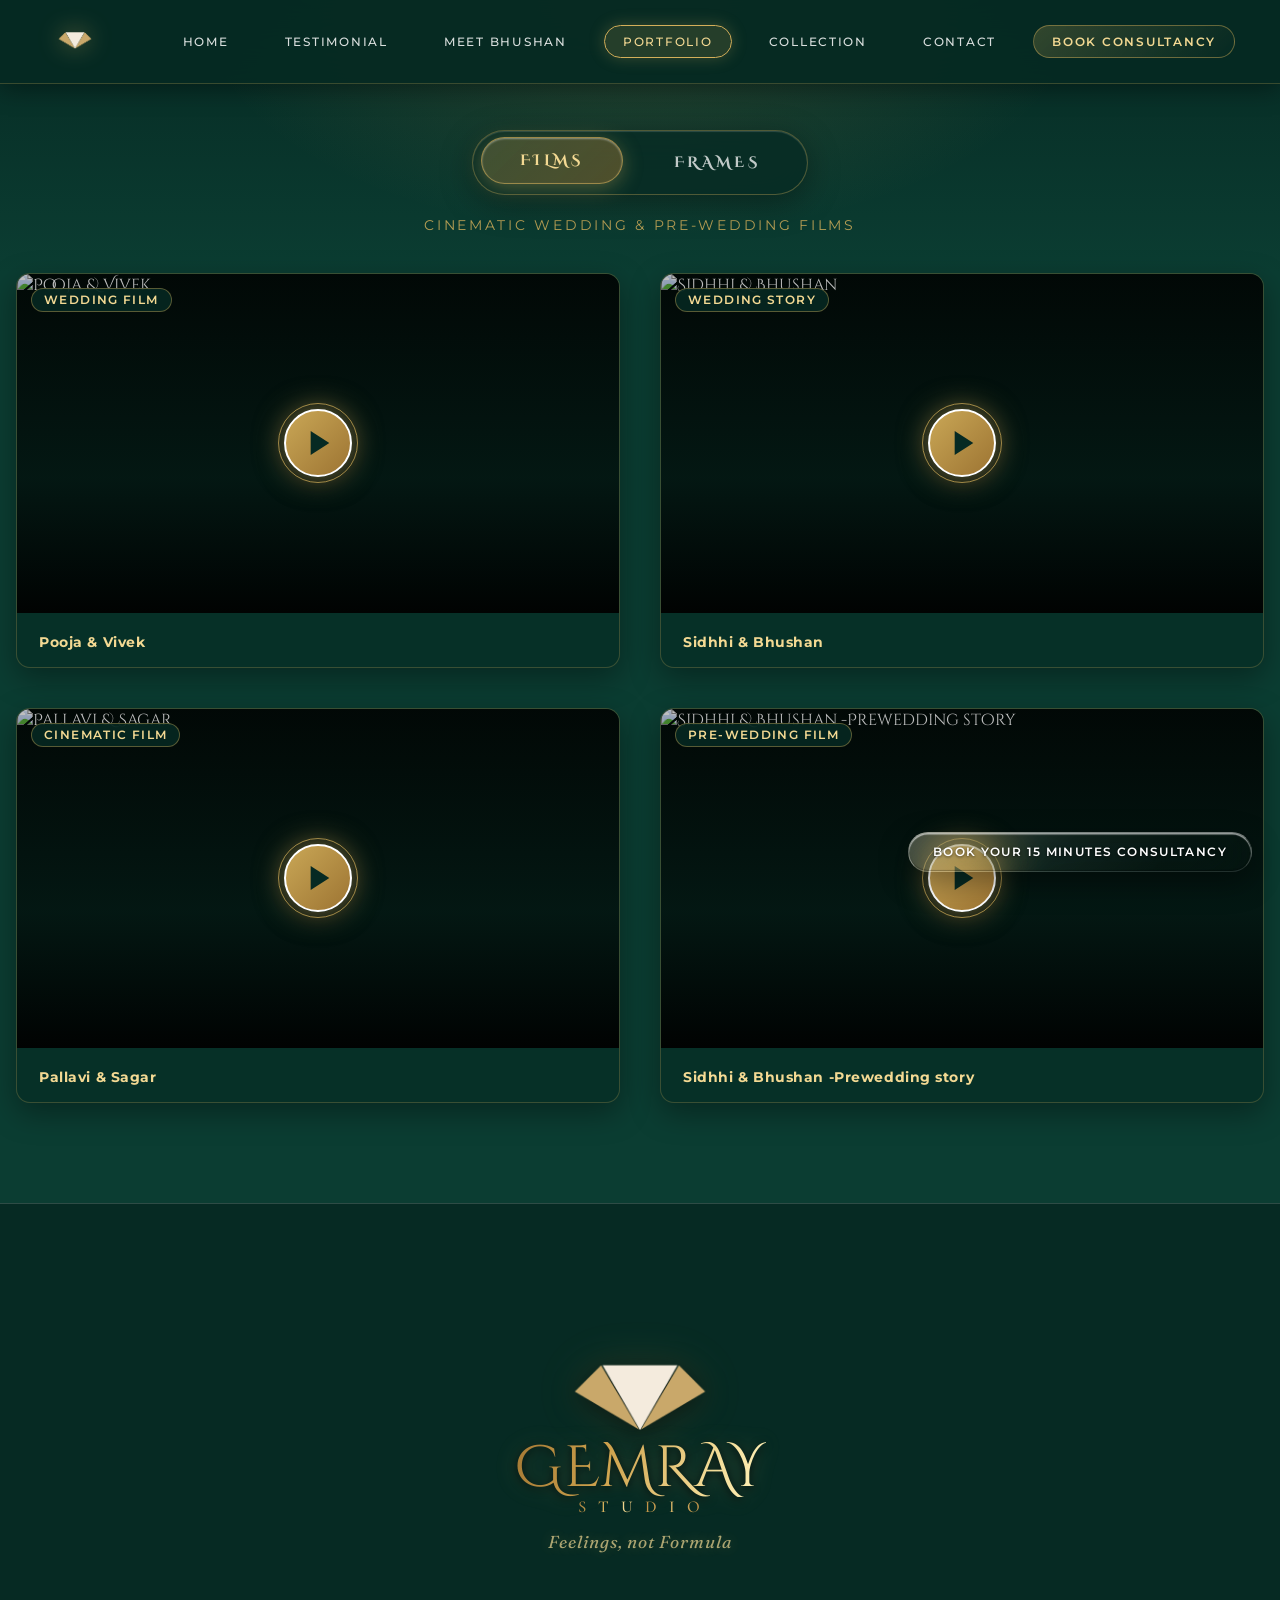
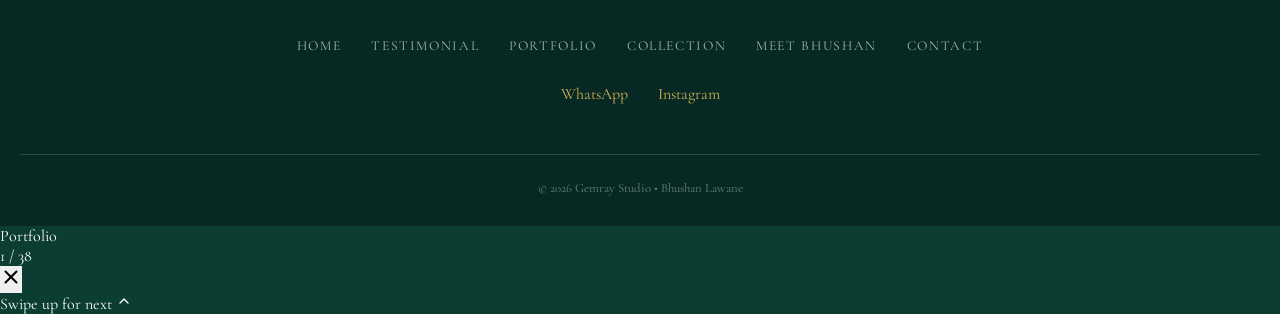
==== commit c058b02a: "Refine portfolio video names and title styling Co-authored-by: Copilot <223556219+Copilot@users.nore" ====
--- a/portfolio.html
+++ b/portfolio.html
@@ -78,7 +78,7 @@
         },
         {
           "@type": "VideoObject",
-          "name": "Sidhhi & Bhushan - Wedding Highlight",
+          "name": "Sidhhi & Bhushan",
           "description": "Pre-wedding romantic moments and candid emotions of Sidhhi and Bhushan by Gemray Studio.",
           "thumbnailUrl": "https://img.youtube.com/vi/tW82JeeTcbQ/maxresdefault.jpg",
           "uploadDate": "2026-01-20T08:00:00+05:30",
@@ -87,7 +87,7 @@
         },
         {
           "@type": "VideoObject",
-          "name": "Pallavi & Sagar - Wedding Story",
+          "name": "Pallavi & Sagar",
           "description": "Cinematic wedding ceremony highlights of Pallavi and Sagar by Gemray Studio.",
           "thumbnailUrl": "https://img.youtube.com/vi/YMGI_TckZRE/maxresdefault.jpg",
           "uploadDate": "2026-01-25T08:00:00+05:30",
@@ -96,7 +96,7 @@
         },
         {
           "@type": "VideoObject",
-          "name": "Pallavi & Sagar",
+          "name": "Sidhhi & Bhushan -Prewedding story",
           "description": "Traditional and modern pre-wedding moments directed by Gemray Studio.",
           "thumbnailUrl": "https://img.youtube.com/vi/itVlkgsShzA/maxresdefault.jpg",
           "uploadDate": "2026-01-28T08:00:00+05:30",
@@ -501,9 +501,9 @@
         }
 
         .film-title {
-            color: #ffffff;
+            color: var(--gold-light);
             font-family: "Cinzel Decorative", serif;
-            font-size: clamp(1rem, 1.35vw, 1.25rem);
+            font-size: clamp(0.85rem, 1.1vw, 1rem);
             font-weight: 700;
             line-height: 1.3;
             letter-spacing: 0.04em;
@@ -777,7 +777,7 @@
             }
 
             .film-title {
-                font-size: 1.05rem;
+                font-size: 0.9rem;
             }
 
             .film-play-trigger {
@@ -892,9 +892,6 @@
                             <div class="film-iframe-slot" id="yt-slot-27GvMIU-ggw"></div>
                         </div>
                         <div class="film-info">
-                            <div class="film-meta">
-                                <span class="film-tag">Wedding Cinema</span>
-                            </div>
                             <h3 class="film-title">Pooja &amp; Vivek</h3>
                         </div>
                         <div class="film-custom-controls" style="display:none;" aria-label="Playback controls">
@@ -933,9 +930,6 @@
                             <div class="film-iframe-slot" id="yt-slot-tW82JeeTcbQ"></div>
                         </div>
                         <div class="film-info">
-                            <div class="film-meta">
-                                <span class="film-tag">Wedding Story</span>
-                            </div>
                             <h3 class="film-title">Sidhhi &amp; Bhushan</h3>
                         </div>
                         <div class="film-custom-controls" style="display:none;" aria-label="Playback controls">
@@ -974,9 +968,6 @@
                             <div class="film-iframe-slot" id="yt-slot-YMGI_TckZRE"></div>
                         </div>
                         <div class="film-info">
-                            <div class="film-meta">
-                                <span class="film-tag">Cinematic Film</span>
-                            </div>
                             <h3 class="film-title">Pallavi &amp; Sagar</h3>
                         </div>
                         <div class="film-custom-controls" style="display:none;" aria-label="Playback controls">
@@ -999,13 +990,13 @@
                     </article>
 
                     <!-- FILM 4 -->
-                    <article class="film-card" data-video-id="itVlkgsShzA" data-title="Pallavi &amp; Sagar">
+                    <article class="film-card" data-video-id="itVlkgsShzA" data-title="Sidhhi &amp; Bhushan -Prewedding story">
                         <div class="film-player-container">
                             <div class="film-poster-wrapper">
-                                <img src="https://img.youtube.com/vi/itVlkgsShzA/maxresdefault.jpg" onerror="this.onerror=null;this.src='https://img.youtube.com/vi/itVlkgsShzA/hqdefault.jpg';" alt="Pallavi &amp; Sagar" class="film-poster" loading="lazy" decoding="async">
+                                <img src="https://img.youtube.com/vi/itVlkgsShzA/maxresdefault.jpg" onerror="this.onerror=null;this.src='https://img.youtube.com/vi/itVlkgsShzA/hqdefault.jpg';" alt="Sidhhi &amp; Bhushan -Prewedding story" class="film-poster" loading="lazy" decoding="async">
                                 <div class="film-poster-overlay"></div>
                                 <div class="film-badge">Pre-Wedding Film</div>
-                                <button class="film-play-trigger" type="button" aria-label="Play Pallavi &amp; Sagar">
+                                <button class="film-play-trigger" type="button" aria-label="Play Sidhhi &amp; Bhushan -Prewedding story">
                                     <span class="play-pulse"></span>
                                     <svg viewBox="0 0 24 24" width="32" height="32" fill="currentColor">
                                         <polygon points="5 3 19 12 5 21 5 3"></polygon>
@@ -1015,10 +1006,7 @@
                             <div class="film-iframe-slot" id="yt-slot-itVlkgsShzA"></div>
                         </div>
                         <div class="film-info">
-                            <div class="film-meta">
-                                <span class="film-tag">Pre-Wedding Story</span>
-                            </div>
-                            <h3 class="film-title">Pallavi &amp; Sagar</h3>
+                            <h3 class="film-title">Sidhhi &amp; Bhushan -Prewedding story</h3>
                         </div>
                         <div class="film-custom-controls" style="display:none;" aria-label="Playback controls">
                             <div class="film-buttons-row">
